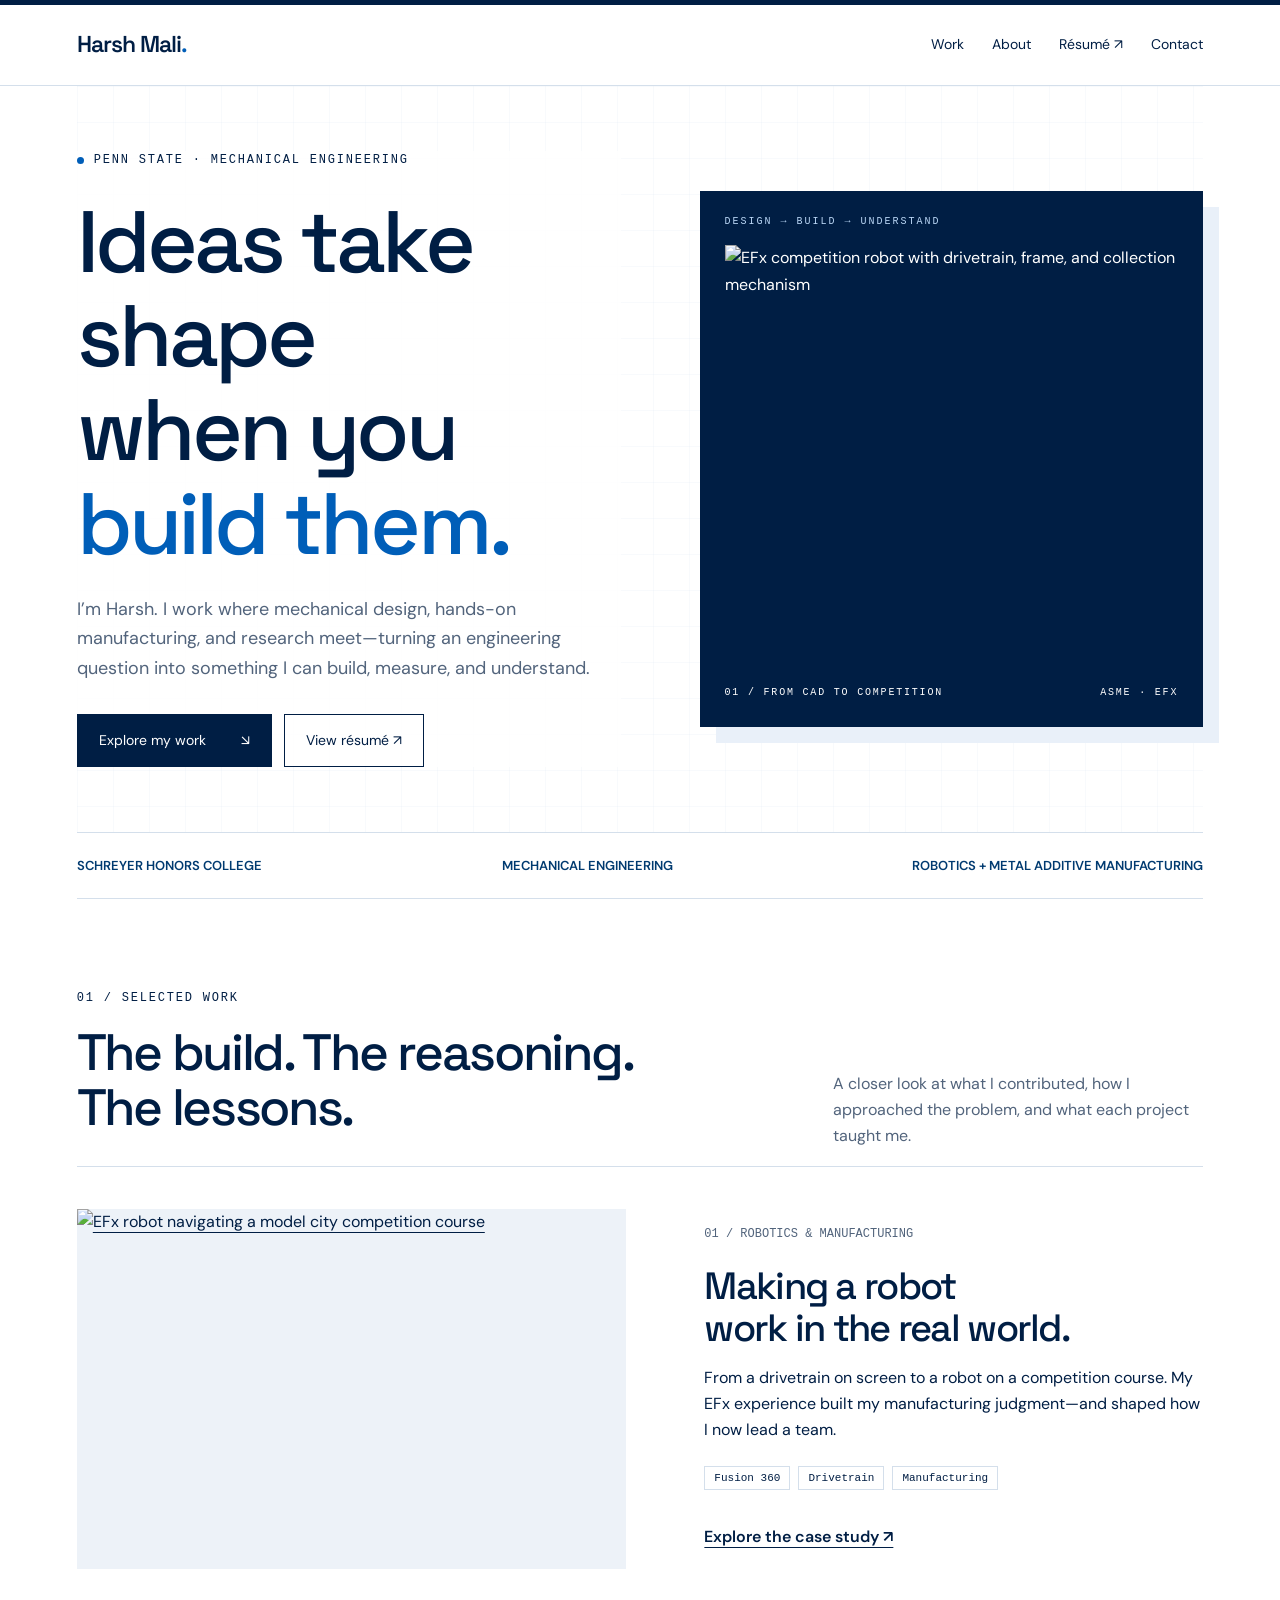
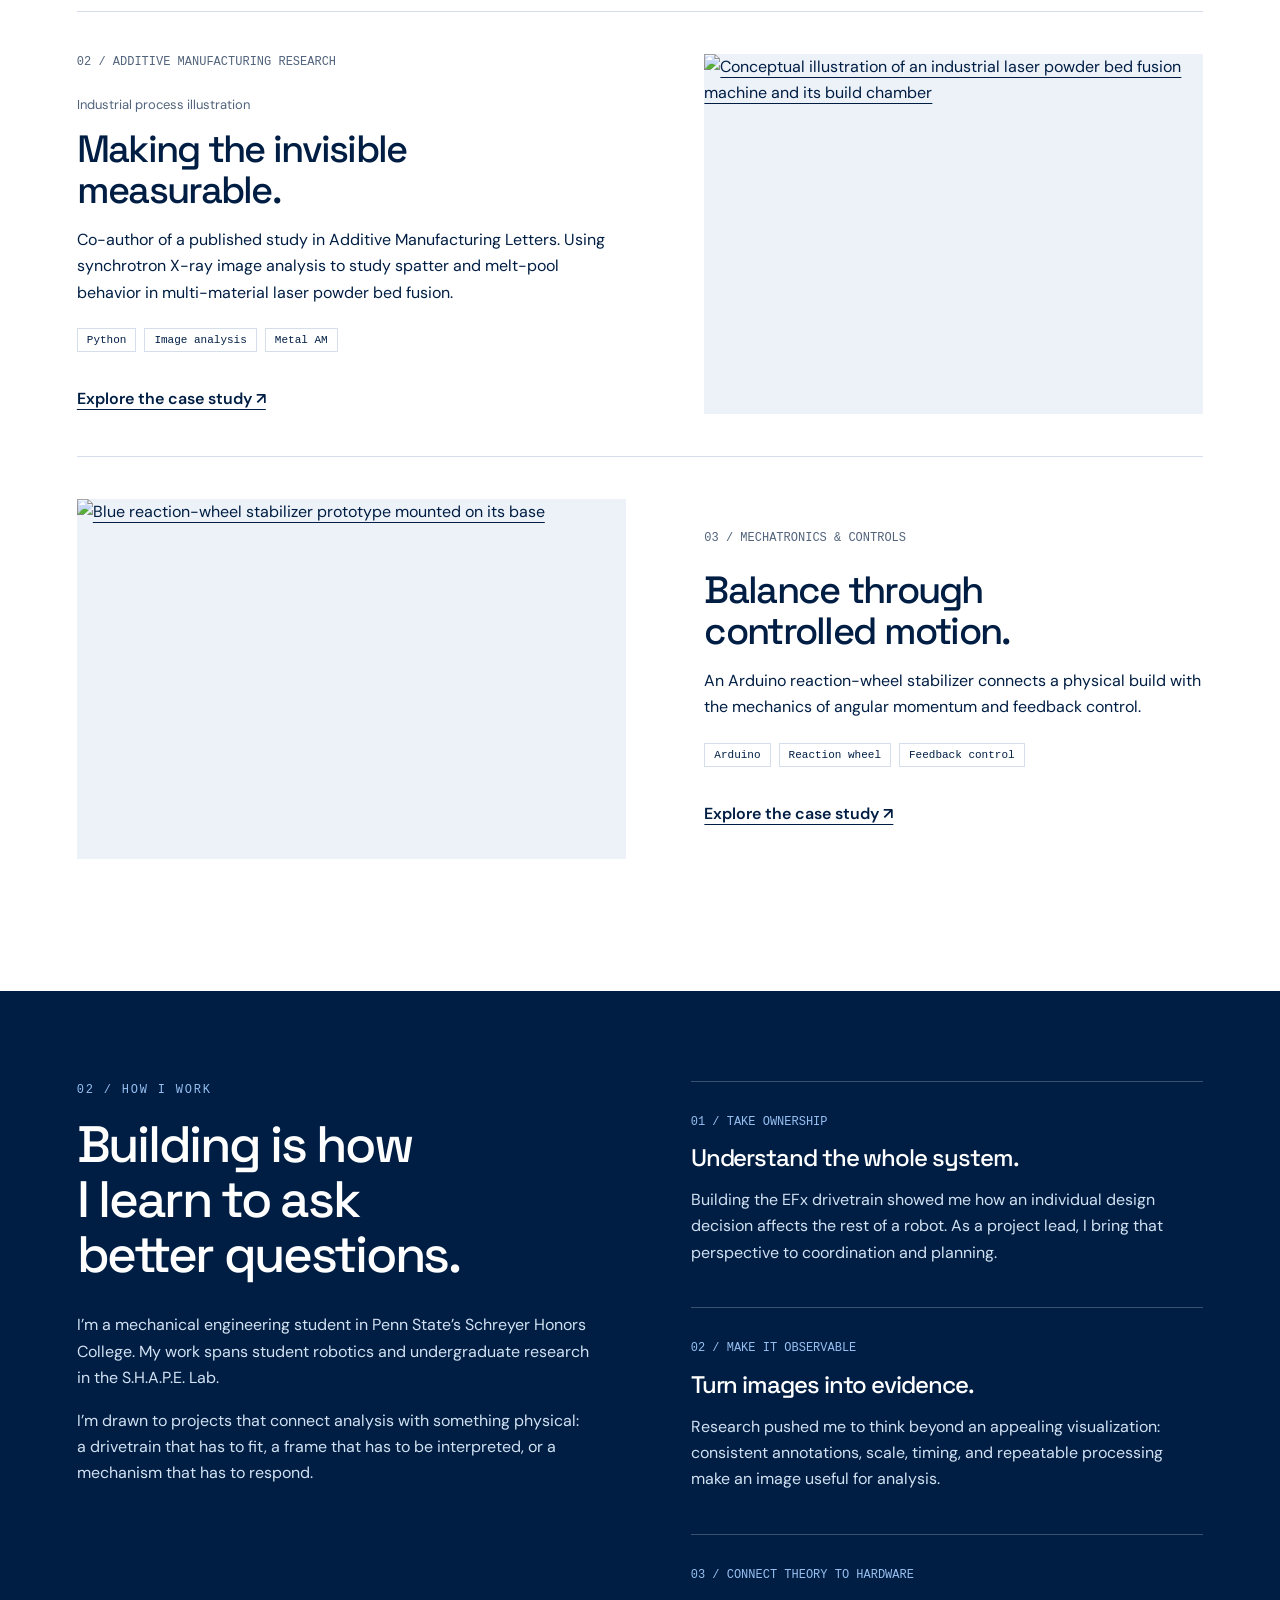
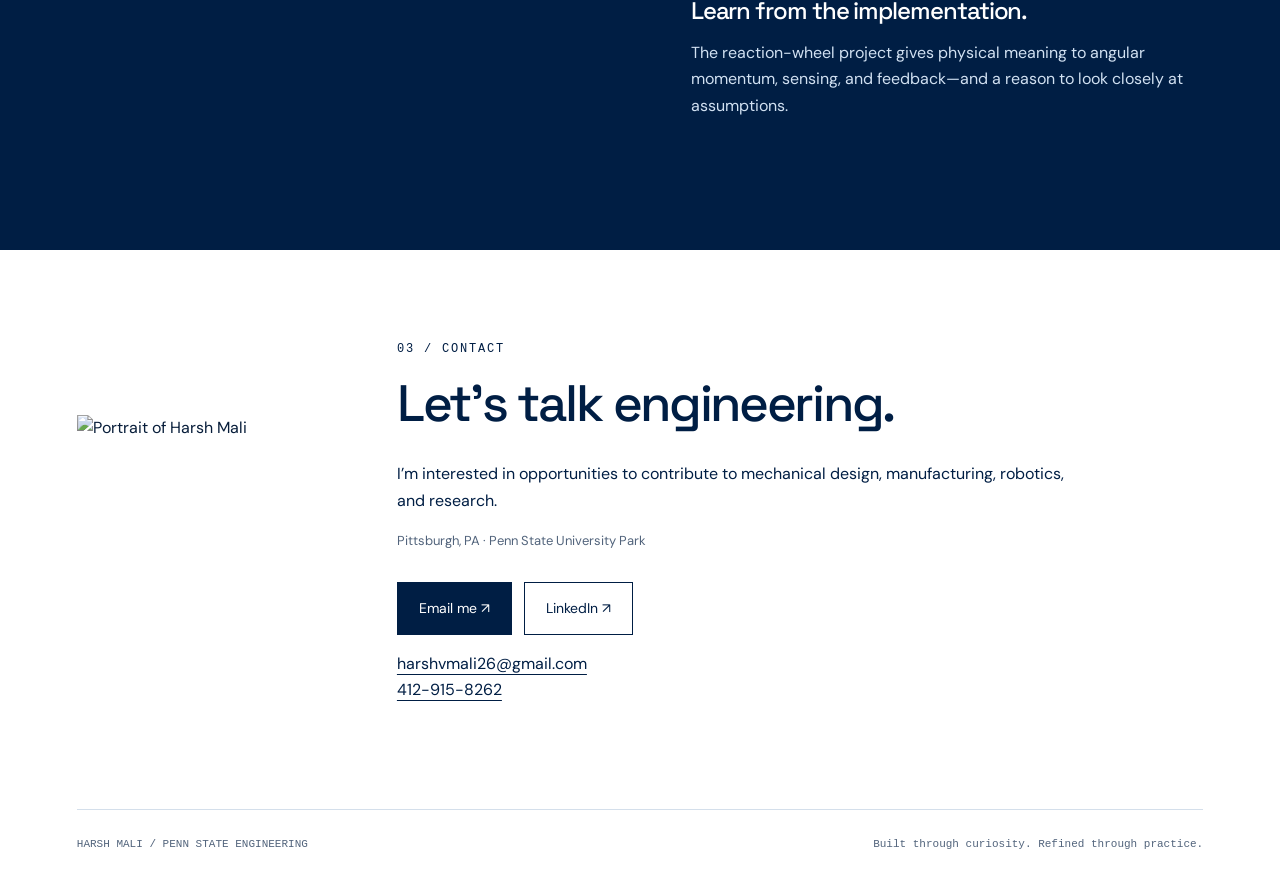
==== index.html @ 294d9cc9 "Add files via upload" ====
<!doctype html><html lang="en"><head><meta charset="utf-8"><meta name="viewport" content="width=device-width,initial-scale=1"><meta name="description" content="Harsh Mali — mechanical engineering, robotics, additive manufacturing research, and hands-on project work at Penn State."><title>Mechanical Engineering Portfolio | Harsh Mali</title><link rel="stylesheet" href="style.css"></head><body><a class="skip" href="#main">Skip to content</a><nav><a class="brand" href="index.html">Harsh Mali<span style="color:#005eb8">.</span></a><div class="links"><a href="index.html#work">Work</a><a href="index.html#about">About</a><a href="resume.html">Résumé ↗</a><a href="index.html#contact">Contact</a></div></nav><main id="main"><div class="wrap"><section class="hero"><div><div class="eyebrow"><span class="dot"></span>Penn State · Mechanical Engineering</div><h1>Ideas take shape<br>when you<br><span style="color:#005eb8">build them.</span></h1><p>I’m Harsh. I work where mechanical design, hands-on manufacturing, and research meet—turning an engineering question into something I can build, measure, and understand.</p><div class="actions"><a class="button" href="#work">Explore my work <span>↘</span></a><a class="button light" href="resume.html">View résumé ↗</a></div></div><div class="hero-visual"><img src="assets/project-2.png" alt="EFx competition robot with drivetrain, frame, and collection mechanism"><div class="meta"><span>01 / From CAD to competition</span><span>ASME · EFx</span></div></div></section><div class="strip"><span>SCHREYER HONORS COLLEGE</span><span>MECHANICAL ENGINEERING</span><span>ROBOTICS + METAL ADDITIVE MANUFACTURING</span></div><section id="work" class="section"><div class="section-head"><div><div class="meta">01 / Selected work</div><h2>The build. The reasoning.<br>The lessons.</h2></div><p>A closer look at what I contributed, how I approached the problem, and what each project taught me.</p></div><article class="project"><a class="project-image" href="efx.html"><img src="assets/competition.png" alt="EFx robot navigating a model city competition course" loading="lazy" style=""></a><div><div class="number">01 / ROBOTICS & MANUFACTURING</div><h3>Making a robot<br>work in the real world.</h3><p>From a drivetrain on screen to a robot on a competition course. My EFx experience built my manufacturing judgment—and shaped how I now lead a team.</p><div class="tags"><span>Fusion 360</span><span>Drivetrain</span><span>Manufacturing</span></div><a class="text-link" href="efx.html">Explore the case study ↗</a></div></article><article class="project"><a class="project-image" href="research.html"><img src="assets/lpbf-machine-illustration.png" alt="Conceptual illustration of an industrial laser powder bed fusion machine and its build chamber" loading="lazy" style="object-fit:cover"></a><div><div class="number">02 / ADDITIVE MANUFACTURING RESEARCH</div><p class="notice">Industrial process illustration</p><h3>Making the invisible<br>measurable.</h3><p>Co-author of a published study in Additive Manufacturing Letters. Using synchrotron X-ray image analysis to study spatter and melt-pool behavior in multi-material laser powder bed fusion.</p><div class="tags"><span>Python</span><span>Image analysis</span><span>Metal AM</span></div><a class="text-link" href="research.html">Explore the case study ↗</a></div></article><article class="project"><a class="project-image" href="reaction-wheel.html"><img src="assets/project-9.jpg" alt="Blue reaction-wheel stabilizer prototype mounted on its base" loading="lazy" style="object-fit:contain"></a><div><div class="number">03 / MECHATRONICS & CONTROLS</div><h3>Balance through<br>controlled motion.</h3><p>An Arduino reaction-wheel stabilizer connects a physical build with the mechanics of angular momentum and feedback control.</p><div class="tags"><span>Arduino</span><span>Reaction wheel</span><span>Feedback control</span></div><a class="text-link" href="reaction-wheel.html">Explore the case study ↗</a></div></article></section></div><section class="dark section" id="about"><div class="wrap split"><div><div class="meta">02 / How I work</div><h2>Building is how<br>I learn to ask<br>better questions.</h2><p>I’m a mechanical engineering student in Penn State’s Schreyer Honors College. My work spans student robotics and undergraduate research in the S.H.A.P.E. Lab.</p><p>I’m drawn to projects that connect analysis with something physical: a drivetrain that has to fit, a frame that has to be interpreted, or a mechanism that has to respond.</p></div><div><article class="principle"><span>01 / TAKE OWNERSHIP</span><h3>Understand the whole system.</h3><p>Building the EFx drivetrain showed me how an individual design decision affects the rest of a robot. As a project lead, I bring that perspective to coordination and planning.</p></article><article class="principle"><span>02 / MAKE IT OBSERVABLE</span><h3>Turn images into evidence.</h3><p>Research pushed me to think beyond an appealing visualization: consistent annotations, scale, timing, and repeatable processing make an image useful for analysis.</p></article><article class="principle"><span>03 / CONNECT THEORY TO HARDWARE</span><h3>Learn from the implementation.</h3><p>The reaction-wheel project gives physical meaning to angular momentum, sensing, and feedback—and a reason to look closely at assumptions.</p></article></div></div></section><div class="wrap"><section class="section contact" id="contact"><img src="assets/portrait.png" alt="Portrait of Harsh Mali"><div><div class="meta">03 / Contact</div><h2>Let’s talk engineering.</h2><p>I’m interested in opportunities to contribute to mechanical design, manufacturing, robotics, and research.</p><p class="notice">Pittsburgh, PA · Penn State University Park</p><div class="actions"><a class="button" href="mailto:harshvmali26@gmail.com">Email me ↗</a><a class="button light" href="https://www.linkedin.com/in/harshmali" target="_blank" rel="noopener noreferrer">LinkedIn ↗</a></div><p><a href="mailto:harshvmali26@gmail.com">harshvmali26@gmail.com</a><br><a href="tel:+14129158262">412-915-8262</a></p></div></section></div></main><div class="wrap"><footer><span>HARSH MALI / PENN STATE ENGINEERING</span><span>Built through curiosity. Refined through practice.</span></footer></div><dialog id="lightbox"><button type="button" onclick="this.closest('dialog').close()">Close ×</button><img alt=""></dialog><script src="site.js"></script></body></html>
---- style.css ----
@import url('https://fonts.googleapis.com/css2?family=DM+Sans:wght@400;500;600;700&family=Space+Grotesk:wght@400;500;600;700&display=swap');
:root{--ink:#001e44;--muted:#52647c;--paper:#ffffff;--line:#d4dfeb;--green:#96bff0;--dark:#001e44}*{box-sizing:border-box}html{scroll-behavior:smooth;scroll-padding-top:95px}body{margin:0;background:var(--paper);color:var(--ink);font-family:'DM Sans',Arial,sans-serif;line-height:1.65}a{color:inherit;text-underline-offset:5px}button{font:inherit;cursor:pointer}h1,h2,h3{font-family:'Space Grotesk',Arial,sans-serif;line-height:1.08;font-weight:500;letter-spacing:-.045em}h1{font-size:clamp(48px,6.8vw,100px);margin:24px 0}h2{font-size:clamp(36px,4vw,60px);margin:16px 0 30px}h3{font-size:27px;margin:0 0 16px}p{max-width:690px}nav{height:86px;display:flex;align-items:center;justify-content:space-between;gap:20px;border-bottom:1px solid var(--line);padding:0 6%;background:var(--paper);position:sticky;top:0;z-index:10}nav a{text-decoration:none;font-size:14px}nav .brand{font-family:'Space Grotesk',sans-serif;font-size:23px;font-weight:600;letter-spacing:-1px}nav .links{display:flex;gap:28px;align-items:center}.wrap{max-width:1440px;margin:auto;padding:0 6%}.eyebrow,.meta{font-family:monospace;font-size:12px;text-transform:uppercase;letter-spacing:1.8px}.eyebrow{display:flex;align-items:center;gap:10px}.dot{width:7px;height:7px;background:#005eb8;border-radius:50%;display:inline-block}.hero{display:grid;grid-template-columns:1.08fr 1fr;gap:7%;align-items:center;min-height:720px;padding-top:65px;padding-bottom:65px}.hero p{font-size:18px;color:var(--muted);max-width:550px}.hero-visual{position:relative;background:var(--dark);padding:25px;color:white;transform:rotate(1deg)}.hero-visual img{width:100%;aspect-ratio:1.06;object-fit:cover;display:block;filter:saturate(.8)}.hero-visual .meta{display:flex;justify-content:space-between;padding:12px 0 0;font-size:10px}.hero-visual:before{content:'DESIGN → BUILD → UNDERSTAND';display:block;font:10px monospace;letter-spacing:2px;padding-bottom:18px;color:var(--green)}.button{display:inline-flex;align-items:center;gap:35px;padding:14px 21px;background:var(--ink);color:white;text-decoration:none;font-size:14px;border:1px solid var(--ink)}.button.light{background:transparent;color:var(--ink)}.actions{display:flex;flex-wrap:wrap;gap:12px;margin-top:30px}.strip{display:flex;justify-content:space-between;border-top:1px solid var(--line);border-bottom:1px solid var(--line);padding:22px 0;gap:20px;font-size:13px}.section{padding:90px 0}.section-head{display:flex;justify-content:space-between;align-items:end;gap:40px}.section-head p{max-width:370px;color:var(--muted)}.project{display:grid;grid-template-columns:1.1fr 1fr;border-top:1px solid var(--line);padding:42px 0;gap:7%;align-items:center}.project:nth-of-type(even) .project-image{order:2}.project-image{overflow:hidden;background:#edf2f8;position:relative}.project-image img{width:100%;height:360px;object-fit:cover;display:block;transition:transform .5s}.project-image:hover img{transform:scale(1.025)}.project .number{color:var(--muted);font:12px monospace;margin-bottom:25px}.project h3{font-size:38px}.tags{display:flex;flex-wrap:wrap;gap:8px;margin:22px 0}.tags span{font:11px monospace;border:1px solid var(--line);padding:5px 9px}.text-link{display:inline-block;margin-top:12px;font-weight:600}.dark{background:var(--dark);color:var(--paper)}.dark p{color:#d1e1f2}.dark .meta{color:var(--green)}.split{display:grid;grid-template-columns:1fr 1fr;gap:9%}.principle{border-top:1px solid #37516f;padding:25px 0}.principle span{color:var(--green);font:12px monospace}.principle h3{font-size:24px;margin:12px 0}.contact{display:grid;grid-template-columns:230px 1fr;gap:8%;align-items:center}.contact img{width:100%;aspect-ratio:1;object-fit:cover;filter:saturate(.75)}footer{display:flex;justify-content:space-between;border-top:1px solid var(--line);padding:28px 0;font:11px monospace;color:var(--muted)}.case-hero{padding:65px 0 35px}.case-hero h1{max-width:1000px}.lede{font-size:21px;color:var(--muted);max-width:800px}.facts{display:grid;grid-template-columns:repeat(3,1fr);border-block:1px solid var(--line);margin-top:40px;padding:23px 0;gap:20px}.facts p{margin:8px 0 0}.wide-image{margin:35px 0}.wide-image img{width:100%;max-height:650px;object-fit:cover;background:#edf2f8}.caption{font:12px/1.6 monospace;color:var(--muted);padding-top:10px}.content-grid{display:grid;grid-template-columns:230px 1fr;gap:6%;padding:55px 0;border-top:1px solid var(--line)}.content-grid h2{font-size:35px;margin:0}.content-grid p:first-child{margin-top:0}.body-copy{max-width:840px}.body-copy p{max-width:840px}.gallery{display:grid;grid-template-columns:1fr 1fr;gap:22px}.gallery img{width:100%;height:300px;object-fit:contain;background:#edf2f8}.gallery figure{margin:0}.callout{padding:25px;background:#edf4fc;border-left:3px solid #005eb8;margin:24px 0}.flow{display:grid;grid-template-columns:repeat(4,1fr);gap:10px;margin:30px 0}.flow div{background:var(--dark);color:white;padding:20px 14px}.flow small{color:var(--green);font:11px monospace;display:block;margin-bottom:12px}.flow strong{display:block;font-size:16px}.flow p{font-size:12px;color:#d1e1f2;margin:8px 0 0}.downloads{display:grid;gap:0;margin:25px 0}.downloads a{display:flex;justify-content:space-between;gap:15px;padding:20px 0;border-top:1px solid var(--line);text-decoration:none}.downloads a:hover{color:#005eb8}.notice{font-size:13px;color:var(--muted)}.science img{image-rendering:auto;height:auto;min-height:140px}.timeline{border-left:1px solid var(--line);padding-left:24px}.timeline article{padding-bottom:25px}.timeline .meta{color:#005eb8}.resume{max-width:900px}.resume h3{margin-top:34px}.viewer{border:0;padding:0;background:none;width:100%;text-align:left}.viewer:hover{cursor:zoom-in}dialog{border:none;padding:25px;max-width:94vw;background:var(--paper)}dialog::backdrop{background:#06151edb}dialog img{display:block;max-width:85vw;max-height:80vh;object-fit:contain}dialog button{float:right;margin-bottom:12px;border:1px solid var(--line);background:white;padding:8px 18px}.skip{position:absolute;left:-9999px}.skip:focus{left:10px;top:10px;z-index:100;background:white}a:focus-visible,button:focus-visible{outline:3px solid #005eb8;outline-offset:5px}@media(max-width:800px){nav{padding:0 5%;height:75px}.links{gap:14px!important}.links a{font-size:12px}nav .brand{font-size:19px}.wrap{padding-left:6%;padding-right:6%}.hero{grid-template-columns:1fr;padding-top:45px;gap:40px;min-height:0}.hero-visual{transform:none}.hero-visual img{aspect-ratio:1.3}.strip{flex-wrap:wrap}.section{padding:60px 0}.section-head{display:block}.project,.split{grid-template-columns:1fr;gap:28px}.project:nth-of-type(even) .project-image{order:0}.project-image img{height:290px}.contact{grid-template-columns:100px 1fr;gap:25px}.contact h2{font-size:32px}.contact .actions{grid-column:1/-1}.content-grid{grid-template-columns:1fr;gap:22px}.facts{grid-template-columns:1fr}.gallery{grid-template-columns:1fr}.flow{grid-template-columns:1fr 1fr}.case-hero{padding-top:40px}footer{gap:20px}.contact img{align-self:start}}@media(prefers-reduced-motion:reduce){*{scroll-behavior:auto!important;transition:none!important}}
.video-pair{display:grid;gap:25px}.video-pair figure{margin:0}.video-pair video{display:block;width:100%;background:#001e44;min-height:190px}.case-hero .actions{margin-bottom:25px}@media(min-width:1000px){.video-pair video{min-height:220px}}
nav{border-top:5px solid #001e44}.hero-visual{box-shadow:16px 16px 0 #e9f0f9;transform:none}.hero-visual:before{color:#b9d6f5}.hero{background-image:linear-gradient(#dce6f233 1px,transparent 1px),linear-gradient(90deg,#dce6f233 1px,transparent 1px);background-size:36px 36px}.hero>div:first-child{background:#ffffffd9}.strip{color:#003a70;font-weight:600}.pub-card{background:#001e44;color:#fff;padding:32px}.pub-card a{color:#fff}.pub-card .meta{color:#a8cdf4}.pub-card .notice{color:#d1e1f2}.resource-grid{display:grid;grid-template-columns:repeat(3,1fr);gap:20px;margin:30px 0}.resource-card{border:1px solid var(--line);padding:28px;background:#f5f8fc}.resource-card h3{margin:18px 0;font-size:25px}.doc-diagram{width:100%;height:auto;border:1px solid var(--line);background:#fff}.doc-section{padding:48px 0;border-top:1px solid var(--line)}.doc-section h2{font-size:38px}.table-wrap{overflow-x:auto}table{width:100%;border-collapse:collapse;font-size:14px}th,td{padding:16px;text-align:left;vertical-align:top;border-bottom:1px solid var(--line)}th{background:#edf3fa;color:#001e44}td:first-child{font-weight:600}canvas{width:100%;height:440px;display:block;touch-action:none;background:#edf3fa}.cad-toolbar{display:flex;gap:12px;flex-wrap:wrap;padding:15px;background:#edf3fa}.cad-toolbar button{background:#fff;border:1px solid #bacce0;padding:7px 18px}.doc-section .notice{max-width:900px}.paper-title{font-size:25px;line-height:1.3;letter-spacing:-.025em}.video-error{background:#edf4fc;padding:14px}.video-error[hidden]{display:none}.resource-card a{display:inline-block;margin-top:12px}@media(max-width:800px){.resource-grid{grid-template-columns:1fr}.pub-card{padding:24px}canvas{height:330px}.hero-visual{box-shadow:8px 8px 0 #e9f0f9}}
.code-context{border-left:3px solid #005eb8;padding:12px 18px;background:#f0f5fc}.code-note{margin:30px 0 38px;border:1px solid #cfdaea;background:#f6f9fd}.code-note-heading{padding:24px 25px 6px}.code-note h4{font-family:'Space Grotesk',Arial,sans-serif;font-size:24px;line-height:1.25;letter-spacing:-.025em;margin:10px 0}.code-note-heading p{font-size:15px;color:#52647c}.code-note pre{margin:16px 0 0;padding:25px;background:#001e44;color:#e1efff;overflow-x:auto;font:13px/1.85 ui-monospace,SFMono-Regular,Consolas,monospace;tab-size:4}.code-note pre:focus-visible{outline:3px solid #005eb8;outline-offset:3px}.code-reason{padding:22px 25px}.code-reason strong{font-size:13px;text-transform:uppercase;letter-spacing:1px;color:#005eb8}.code-reason p{font-size:15px;margin:8px 0 0}@media(max-width:600px){.code-note-heading,.code-reason{padding-left:18px;padding-right:18px}.code-note pre{padding:20px 18px;font-size:12px}.code-note h4{font-size:22px}}
.body-copy{min-width:0}.code-note{max-width:100%;min-width:0}.code-note pre{max-width:100%}
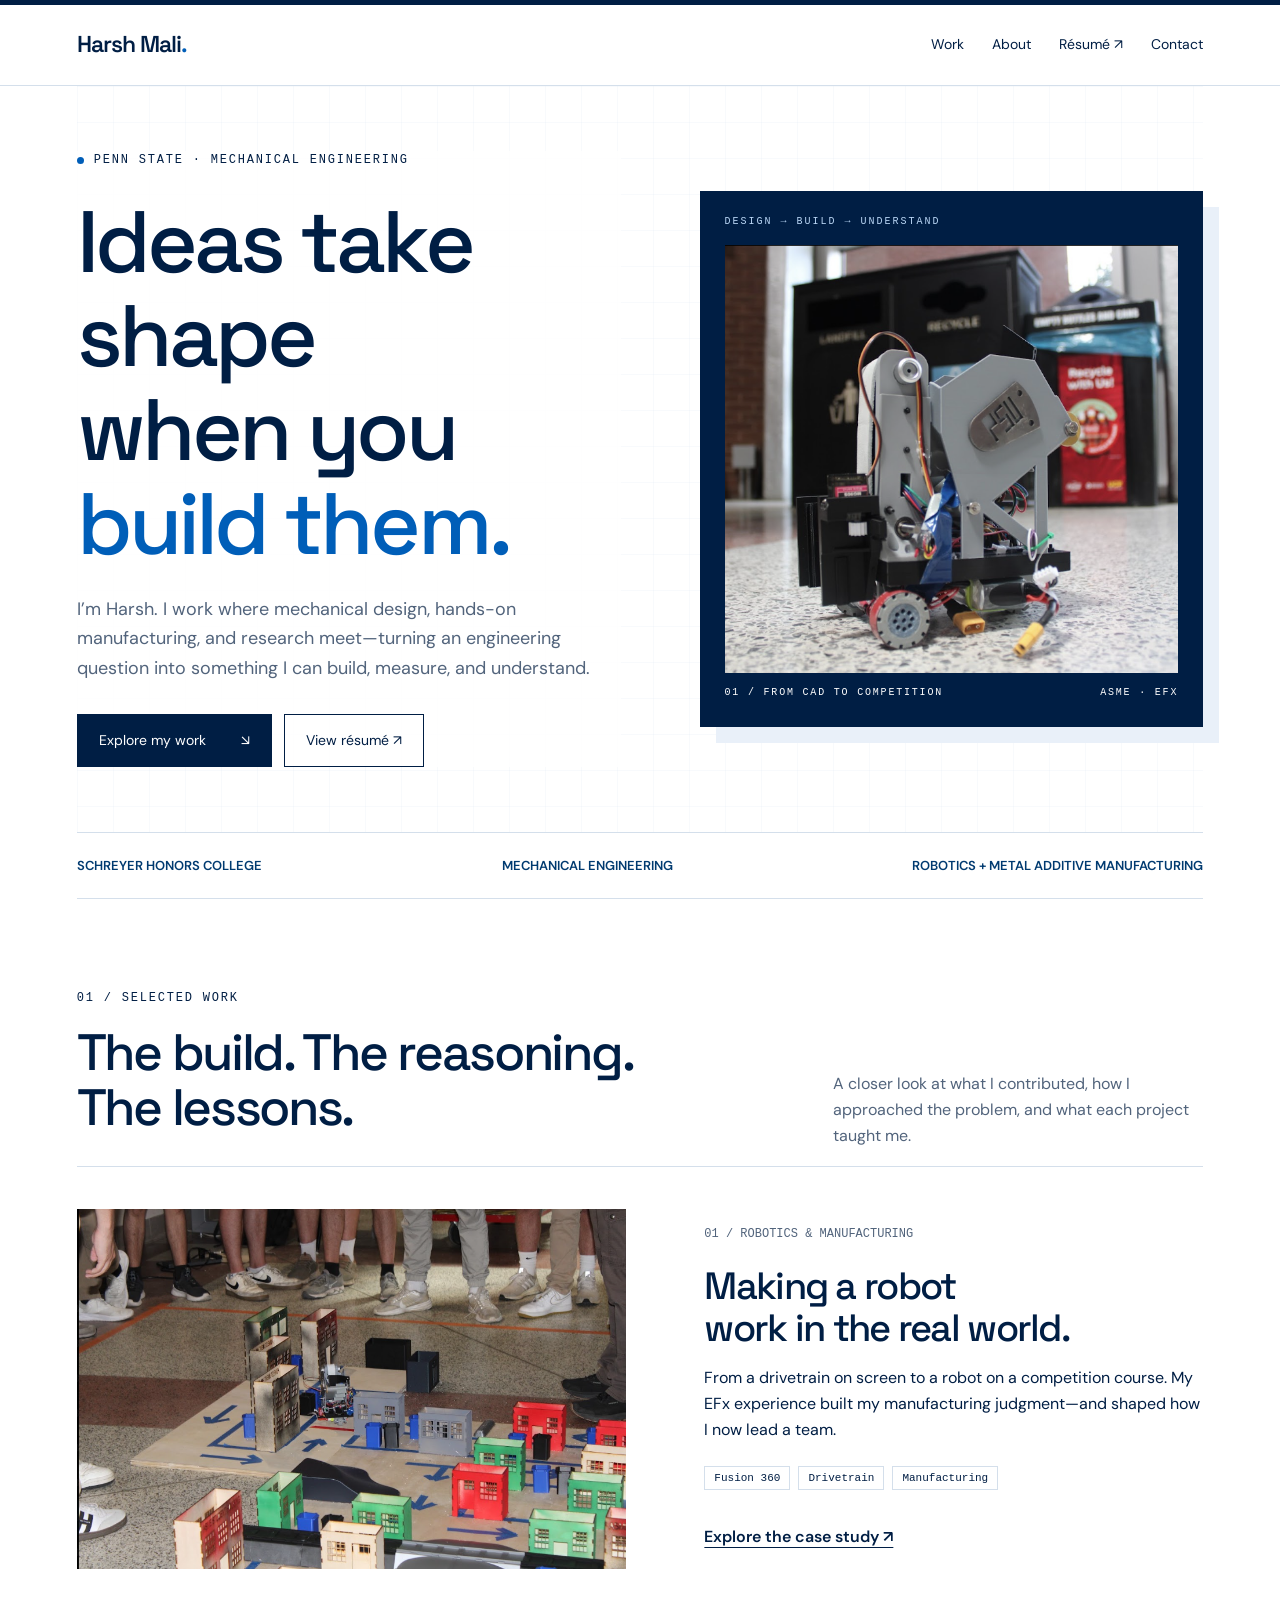
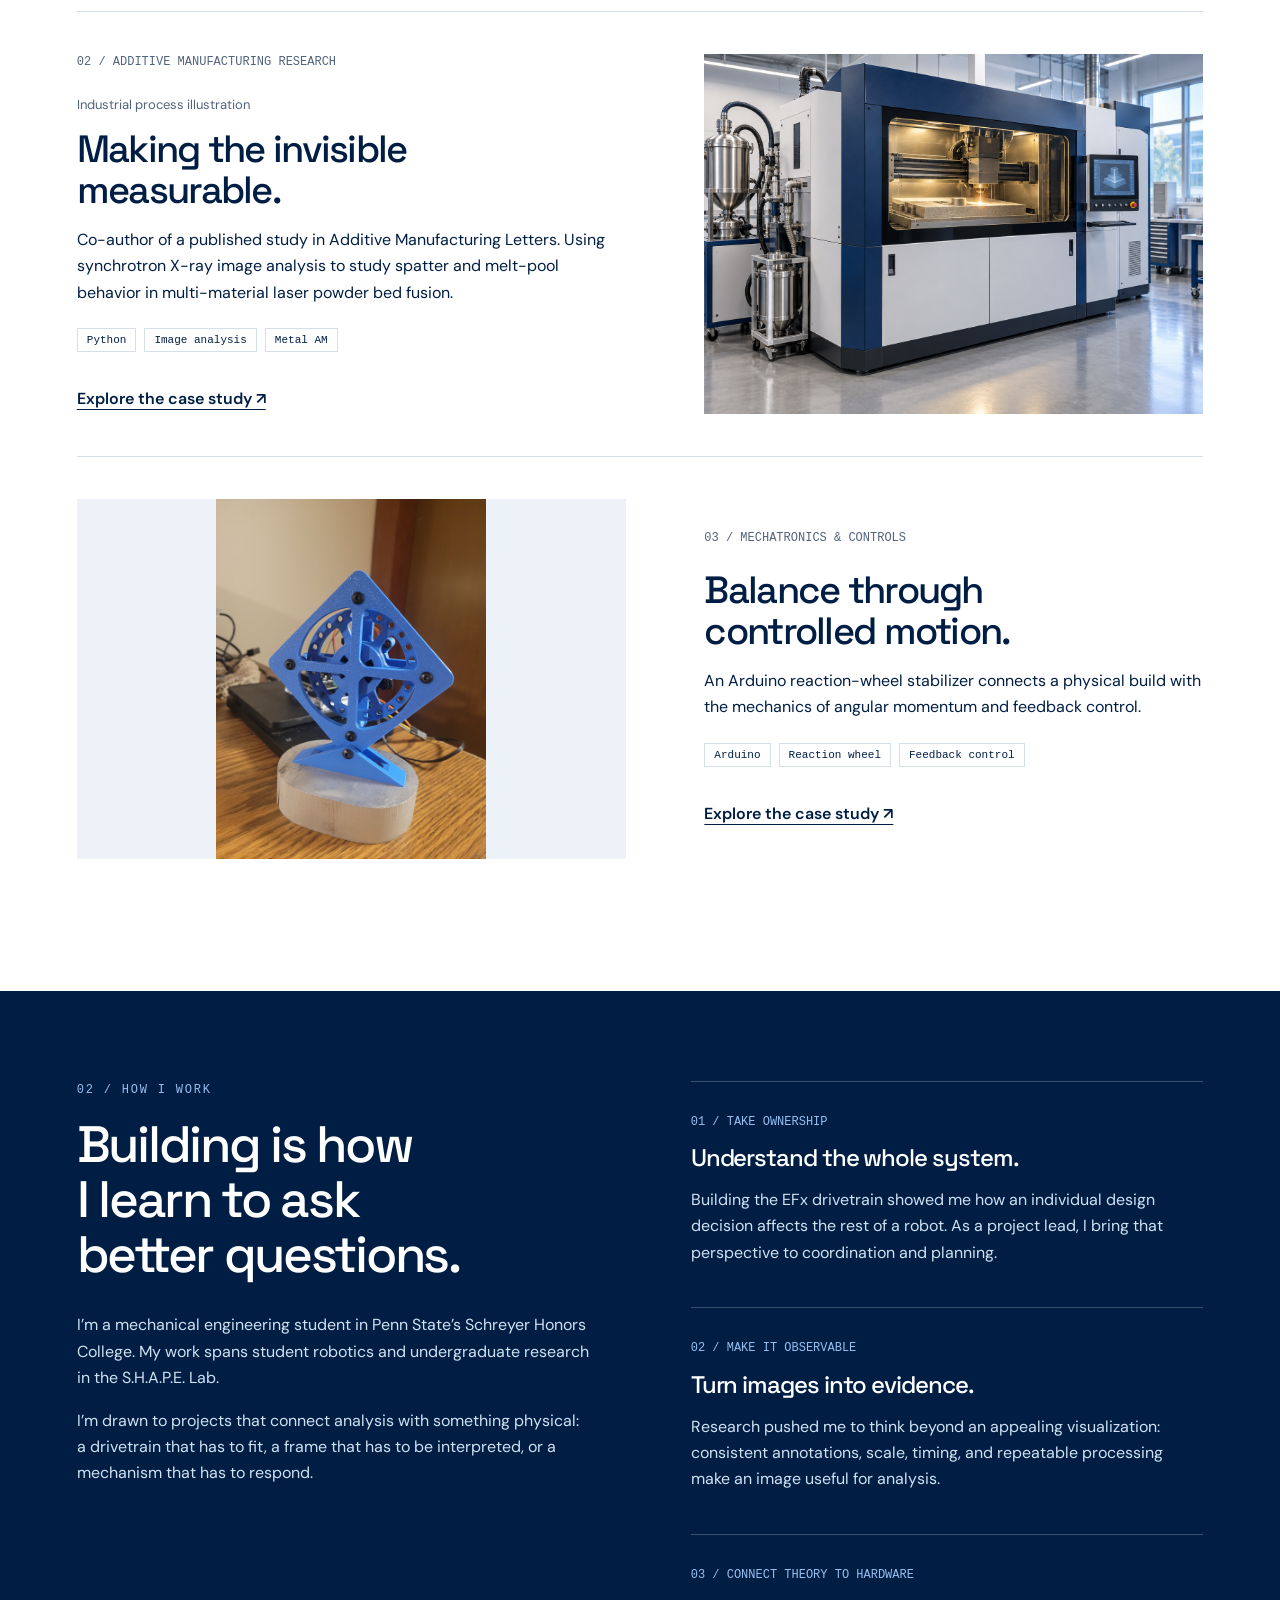
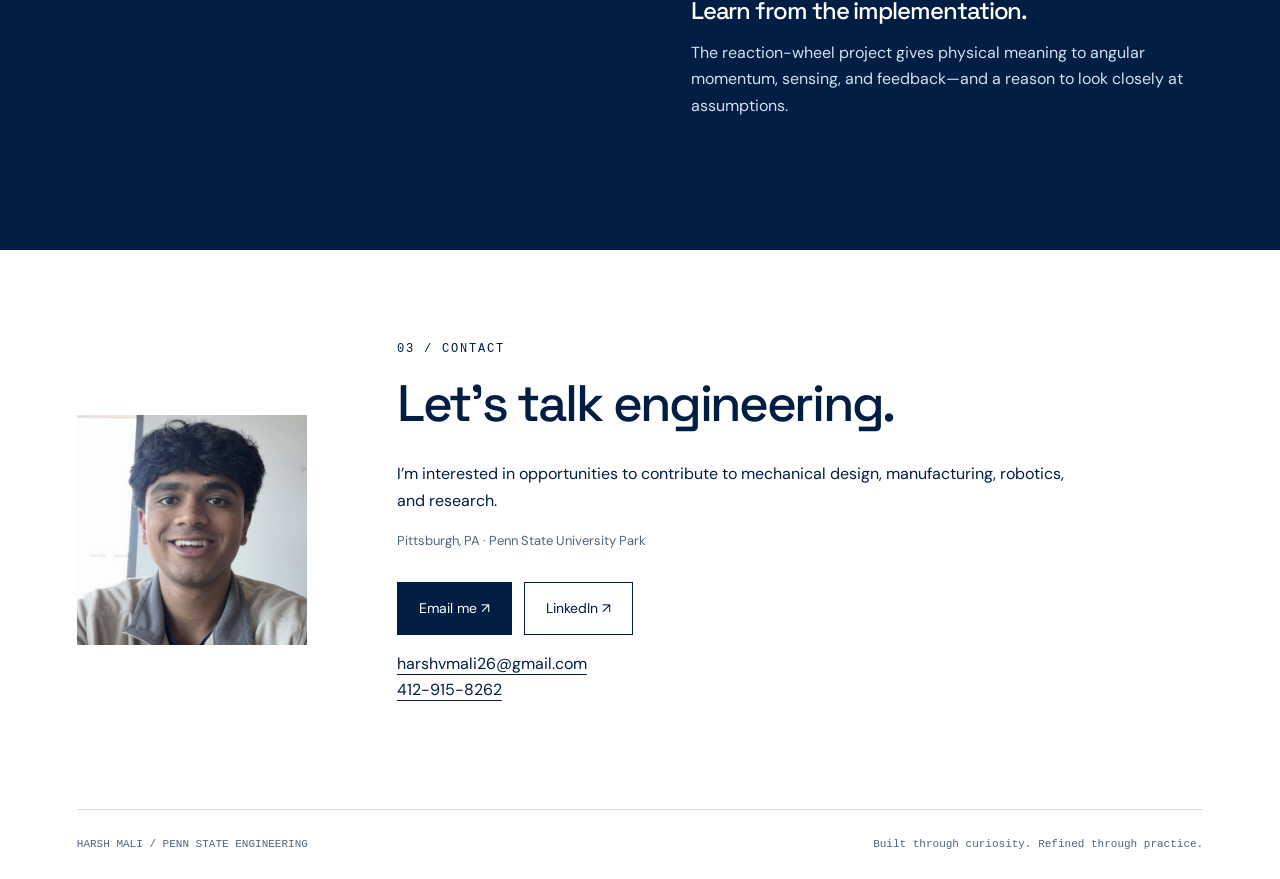
==== commit e25ba5f3: "Add files via upload" ====
--- a/index.html
+++ b/index.html
@@ -1 +1 @@
-<!doctype html><html lang="en"><head><meta charset="utf-8"><meta name="viewport" content="width=device-width,initial-scale=1"><meta name="description" content="Harsh Mali — mechanical engineering, robotics, additive manufacturing research, and hands-on project work at Penn State."><title>Mechanical Engineering Portfolio | Harsh Mali</title><link rel="stylesheet" href="style.css"></head><body><a class="skip" href="#main">Skip to content</a><nav><a class="brand" href="index.html">Harsh Mali<span style="color:#005eb8">.</span></a><div class="links"><a href="index.html#work">Work</a><a href="index.html#about">About</a><a href="resume.html">Résumé ↗</a><a href="index.html#contact">Contact</a></div></nav><main id="main"><div class="wrap"><section class="hero"><div><div class="eyebrow"><span class="dot"></span>Penn State · Mechanical Engineering</div><h1>Ideas take shape<br>when you<br><span style="color:#005eb8">build them.</span></h1><p>I’m Harsh. I work where mechanical design, hands-on manufacturing, and research meet—turning an engineering question into something I can build, measure, and understand.</p><div class="actions"><a class="button" href="#work">Explore my work <span>↘</span></a><a class="button light" href="resume.html">View résumé ↗</a></div></div><div class="hero-visual"><img src="assets/project-2.png" alt="EFx competition robot with drivetrain, frame, and collection mechanism"><div class="meta"><span>01 / From CAD to competition</span><span>ASME · EFx</span></div></div></section><div class="strip"><span>SCHREYER HONORS COLLEGE</span><span>MECHANICAL ENGINEERING</span><span>ROBOTICS + METAL ADDITIVE MANUFACTURING</span></div><section id="work" class="section"><div class="section-head"><div><div class="meta">01 / Selected work</div><h2>The build. The reasoning.<br>The lessons.</h2></div><p>A closer look at what I contributed, how I approached the problem, and what each project taught me.</p></div><article class="project"><a class="project-image" href="efx.html"><img src="assets/competition.png" alt="EFx robot navigating a model city competition course" loading="lazy" style=""></a><div><div class="number">01 / ROBOTICS & MANUFACTURING</div><h3>Making a robot<br>work in the real world.</h3><p>From a drivetrain on screen to a robot on a competition course. My EFx experience built my manufacturing judgment—and shaped how I now lead a team.</p><div class="tags"><span>Fusion 360</span><span>Drivetrain</span><span>Manufacturing</span></div><a class="text-link" href="efx.html">Explore the case study ↗</a></div></article><article class="project"><a class="project-image" href="research.html"><img src="assets/lpbf-machine-illustration.png" alt="Conceptual illustration of an industrial laser powder bed fusion machine and its build chamber" loading="lazy" style="object-fit:cover"></a><div><div class="number">02 / ADDITIVE MANUFACTURING RESEARCH</div><p class="notice">Industrial process illustration</p><h3>Making the invisible<br>measurable.</h3><p>Co-author of a published study in Additive Manufacturing Letters. Using synchrotron X-ray image analysis to study spatter and melt-pool behavior in multi-material laser powder bed fusion.</p><div class="tags"><span>Python</span><span>Image analysis</span><span>Metal AM</span></div><a class="text-link" href="research.html">Explore the case study ↗</a></div></article><article class="project"><a class="project-image" href="reaction-wheel.html"><img src="assets/project-9.jpg" alt="Blue reaction-wheel stabilizer prototype mounted on its base" loading="lazy" style="object-fit:contain"></a><div><div class="number">03 / MECHATRONICS & CONTROLS</div><h3>Balance through<br>controlled motion.</h3><p>An Arduino reaction-wheel stabilizer connects a physical build with the mechanics of angular momentum and feedback control.</p><div class="tags"><span>Arduino</span><span>Reaction wheel</span><span>Feedback control</span></div><a class="text-link" href="reaction-wheel.html">Explore the case study ↗</a></div></article></section></div><section class="dark section" id="about"><div class="wrap split"><div><div class="meta">02 / How I work</div><h2>Building is how<br>I learn to ask<br>better questions.</h2><p>I’m a mechanical engineering student in Penn State’s Schreyer Honors College. My work spans student robotics and undergraduate research in the S.H.A.P.E. Lab.</p><p>I’m drawn to projects that connect analysis with something physical: a drivetrain that has to fit, a frame that has to be interpreted, or a mechanism that has to respond.</p></div><div><article class="principle"><span>01 / TAKE OWNERSHIP</span><h3>Understand the whole system.</h3><p>Building the EFx drivetrain showed me how an individual design decision affects the rest of a robot. As a project lead, I bring that perspective to coordination and planning.</p></article><article class="principle"><span>02 / MAKE IT OBSERVABLE</span><h3>Turn images into evidence.</h3><p>Research pushed me to think beyond an appealing visualization: consistent annotations, scale, timing, and repeatable processing make an image useful for analysis.</p></article><article class="principle"><span>03 / CONNECT THEORY TO HARDWARE</span><h3>Learn from the implementation.</h3><p>The reaction-wheel project gives physical meaning to angular momentum, sensing, and feedback—and a reason to look closely at assumptions.</p></article></div></div></section><div class="wrap"><section class="section contact" id="contact"><img src="assets/portrait.png" alt="Portrait of Harsh Mali"><div><div class="meta">03 / Contact</div><h2>Let’s talk engineering.</h2><p>I’m interested in opportunities to contribute to mechanical design, manufacturing, robotics, and research.</p><p class="notice">Pittsburgh, PA · Penn State University Park</p><div class="actions"><a class="button" href="mailto:harshvmali26@gmail.com">Email me ↗</a><a class="button light" href="https://www.linkedin.com/in/harshmali" target="_blank" rel="noopener noreferrer">LinkedIn ↗</a></div><p><a href="mailto:harshvmali26@gmail.com">harshvmali26@gmail.com</a><br><a href="tel:+14129158262">412-915-8262</a></p></div></section></div></main><div class="wrap"><footer><span>HARSH MALI / PENN STATE ENGINEERING</span><span>Built through curiosity. Refined through practice.</span></footer></div><dialog id="lightbox"><button type="button" onclick="this.closest('dialog').close()">Close ×</button><img alt=""></dialog><script src="site.js"></script></body></html>+<!doctype html><html lang="en"><head><meta charset="utf-8"><meta name="viewport" content="width=device-width,initial-scale=1"><meta name="description" content="Harsh Mali — mechanical engineering, robotics, additive manufacturing research, and hands-on project work at Penn State."><title>Mechanical Engineering Portfolio | Harsh Mali</title><link rel="stylesheet" href="style.css"></head><body><a class="skip" href="#main">Skip to content</a><nav><a class="brand" href="index.html">Harsh Mali<span style="color:#005eb8">.</span></a><div class="links"><a href="index.html#work">Work</a><a href="index.html#about">About</a><a href="resume.html">Résumé ↗</a><a href="index.html#contact">Contact</a></div></nav><main id="main"><div class="wrap"><section class="hero"><div><div class="eyebrow"><span class="dot"></span>Penn State · Mechanical Engineering</div><h1>Ideas take shape<br>when you<br><span style="color:#005eb8">build them.</span></h1><p>I’m Harsh. I work where mechanical design, hands-on manufacturing, and research meet—turning an engineering question into something I can build, measure, and understand.</p><div class="actions"><a class="button" href="#work">Explore my work <span>↘</span></a><a class="button light" href="resume.html">View résumé ↗</a></div></div><div class="hero-visual"><img src="project-2.png" alt="EFx competition robot with drivetrain, frame, and collection mechanism"><div class="meta"><span>01 / From CAD to competition</span><span>ASME · EFx</span></div></div></section><div class="strip"><span>SCHREYER HONORS COLLEGE</span><span>MECHANICAL ENGINEERING</span><span>ROBOTICS + METAL ADDITIVE MANUFACTURING</span></div><section id="work" class="section"><div class="section-head"><div><div class="meta">01 / Selected work</div><h2>The build. The reasoning.<br>The lessons.</h2></div><p>A closer look at what I contributed, how I approached the problem, and what each project taught me.</p></div><article class="project"><a class="project-image" href="efx.html"><img src="competition.png" alt="EFx robot navigating a model city competition course" loading="lazy" style=""></a><div><div class="number">01 / ROBOTICS & MANUFACTURING</div><h3>Making a robot<br>work in the real world.</h3><p>From a drivetrain on screen to a robot on a competition course. My EFx experience built my manufacturing judgment—and shaped how I now lead a team.</p><div class="tags"><span>Fusion 360</span><span>Drivetrain</span><span>Manufacturing</span></div><a class="text-link" href="efx.html">Explore the case study ↗</a></div></article><article class="project"><a class="project-image" href="research.html"><img src="lpbf-machine-illustration.png" alt="Conceptual illustration of an industrial laser powder bed fusion machine and its build chamber" loading="lazy" style="object-fit:cover"></a><div><div class="number">02 / ADDITIVE MANUFACTURING RESEARCH</div><p class="notice">Industrial process illustration</p><h3>Making the invisible<br>measurable.</h3><p>Co-author of a published study in Additive Manufacturing Letters. Using synchrotron X-ray image analysis to study spatter and melt-pool behavior in multi-material laser powder bed fusion.</p><div class="tags"><span>Python</span><span>Image analysis</span><span>Metal AM</span></div><a class="text-link" href="research.html">Explore the case study ↗</a></div></article><article class="project"><a class="project-image" href="reaction-wheel.html"><img src="project-9.jpg" alt="Blue reaction-wheel stabilizer prototype mounted on its base" loading="lazy" style="object-fit:contain"></a><div><div class="number">03 / MECHATRONICS & CONTROLS</div><h3>Balance through<br>controlled motion.</h3><p>An Arduino reaction-wheel stabilizer connects a physical build with the mechanics of angular momentum and feedback control.</p><div class="tags"><span>Arduino</span><span>Reaction wheel</span><span>Feedback control</span></div><a class="text-link" href="reaction-wheel.html">Explore the case study ↗</a></div></article></section></div><section class="dark section" id="about"><div class="wrap split"><div><div class="meta">02 / How I work</div><h2>Building is how<br>I learn to ask<br>better questions.</h2><p>I’m a mechanical engineering student in Penn State’s Schreyer Honors College. My work spans student robotics and undergraduate research in the S.H.A.P.E. Lab.</p><p>I’m drawn to projects that connect analysis with something physical: a drivetrain that has to fit, a frame that has to be interpreted, or a mechanism that has to respond.</p></div><div><article class="principle"><span>01 / TAKE OWNERSHIP</span><h3>Understand the whole system.</h3><p>Building the EFx drivetrain showed me how an individual design decision affects the rest of a robot. As a project lead, I bring that perspective to coordination and planning.</p></article><article class="principle"><span>02 / MAKE IT OBSERVABLE</span><h3>Turn images into evidence.</h3><p>Research pushed me to think beyond an appealing visualization: consistent annotations, scale, timing, and repeatable processing make an image useful for analysis.</p></article><article class="principle"><span>03 / CONNECT THEORY TO HARDWARE</span><h3>Learn from the implementation.</h3><p>The reaction-wheel project gives physical meaning to angular momentum, sensing, and feedback—and a reason to look closely at assumptions.</p></article></div></div></section><div class="wrap"><section class="section contact" id="contact"><img src="portrait.png" alt="Portrait of Harsh Mali"><div><div class="meta">03 / Contact</div><h2>Let’s talk engineering.</h2><p>I’m interested in opportunities to contribute to mechanical design, manufacturing, robotics, and research.</p><p class="notice">Pittsburgh, PA · Penn State University Park</p><div class="actions"><a class="button" href="mailto:harshvmali26@gmail.com">Email me ↗</a><a class="button light" href="https://www.linkedin.com/in/harshmali" target="_blank" rel="noopener noreferrer">LinkedIn ↗</a></div><p><a href="mailto:harshvmali26@gmail.com">harshvmali26@gmail.com</a><br><a href="tel:+14129158262">412-915-8262</a></p></div></section></div></main><div class="wrap"><footer><span>HARSH MALI / PENN STATE ENGINEERING</span><span>Built through curiosity. Refined through practice.</span></footer></div><dialog id="lightbox"><button type="button" onclick="this.closest('dialog').close()">Close ×</button><img alt=""></dialog><script src="site.js"></script></body></html>
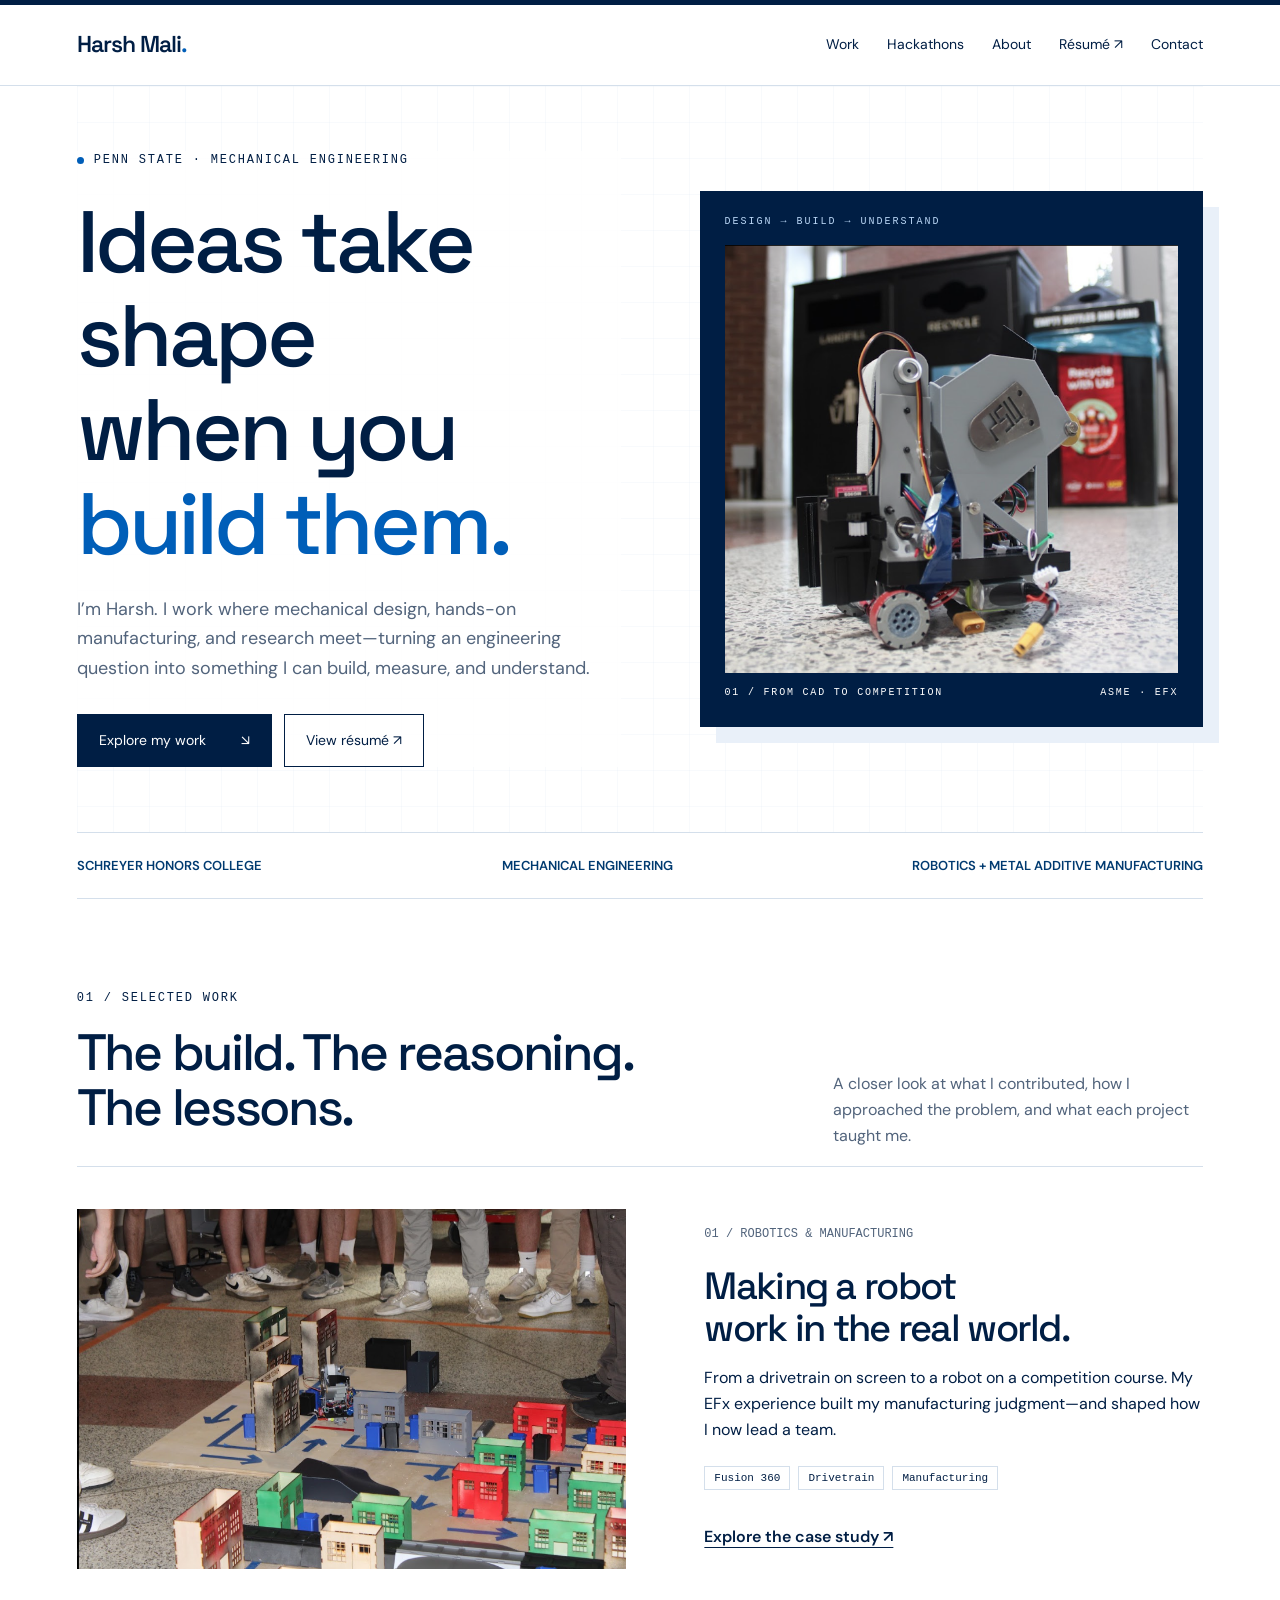
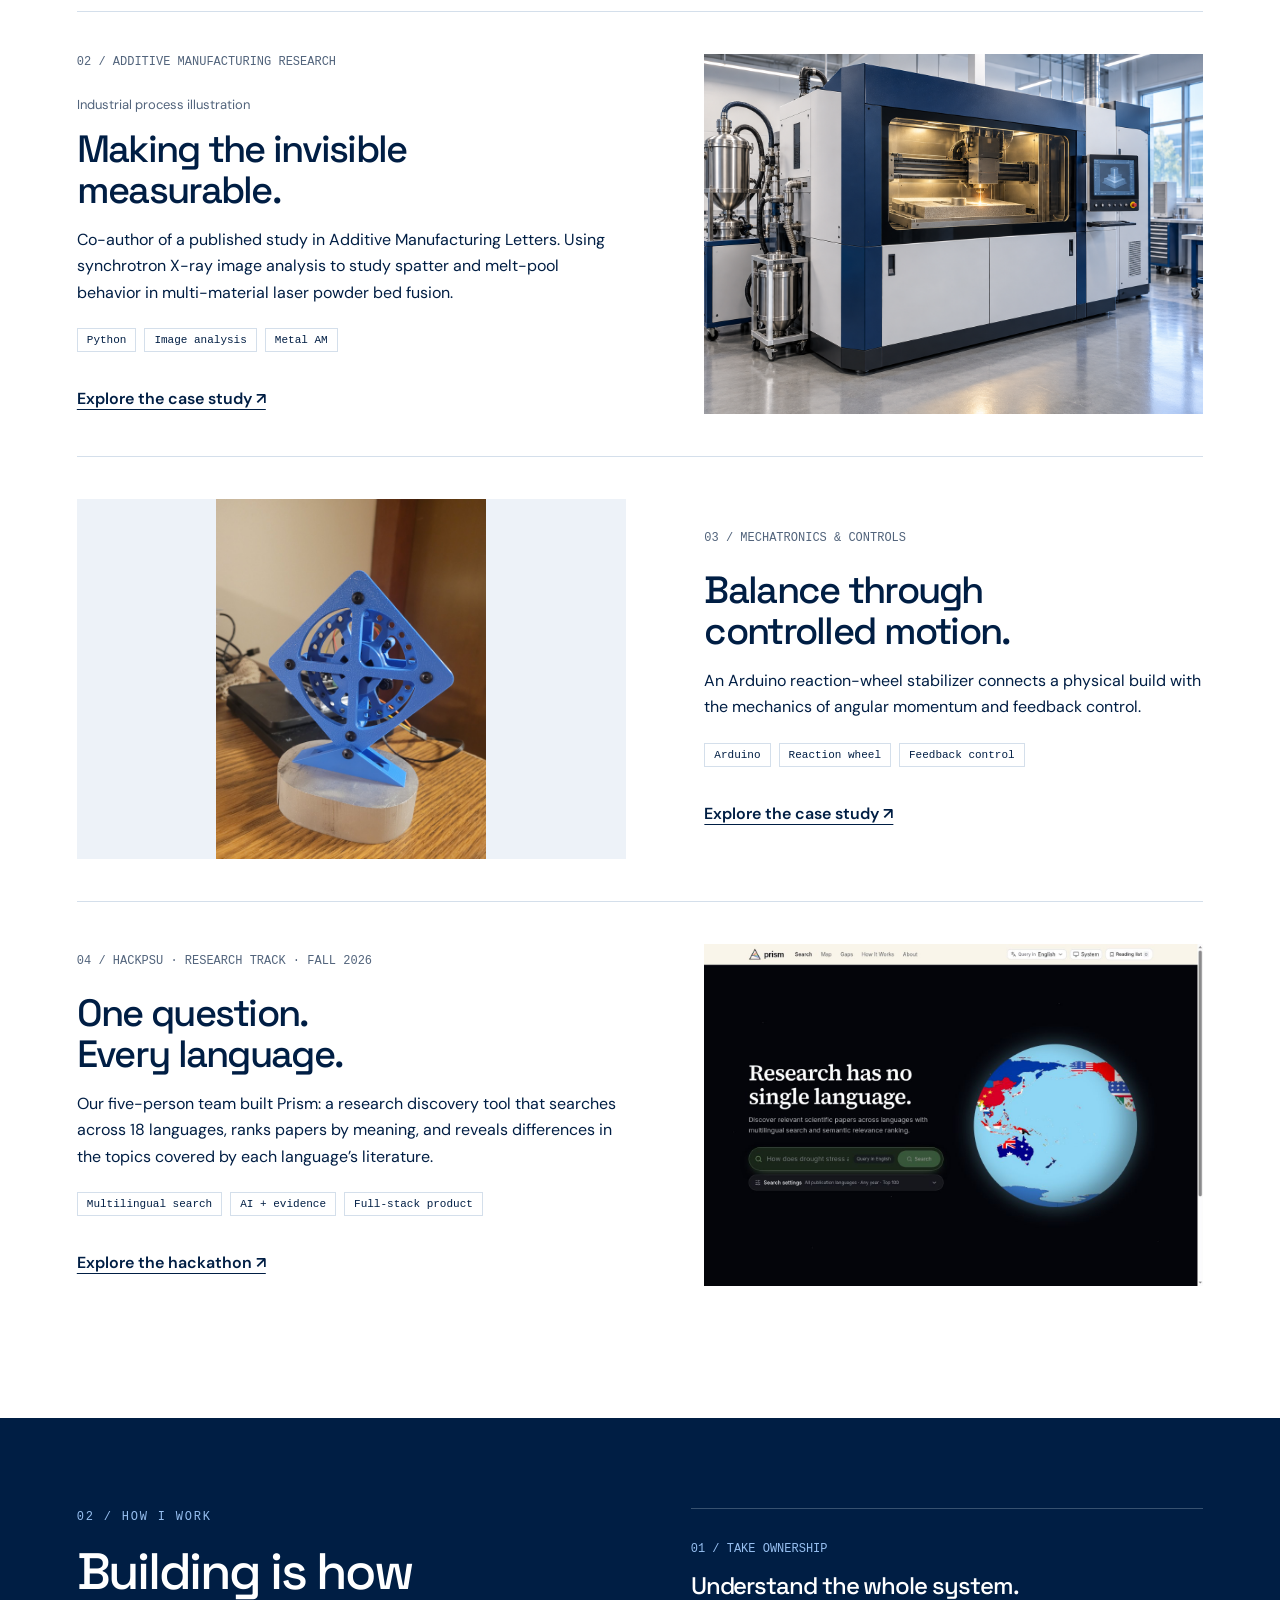
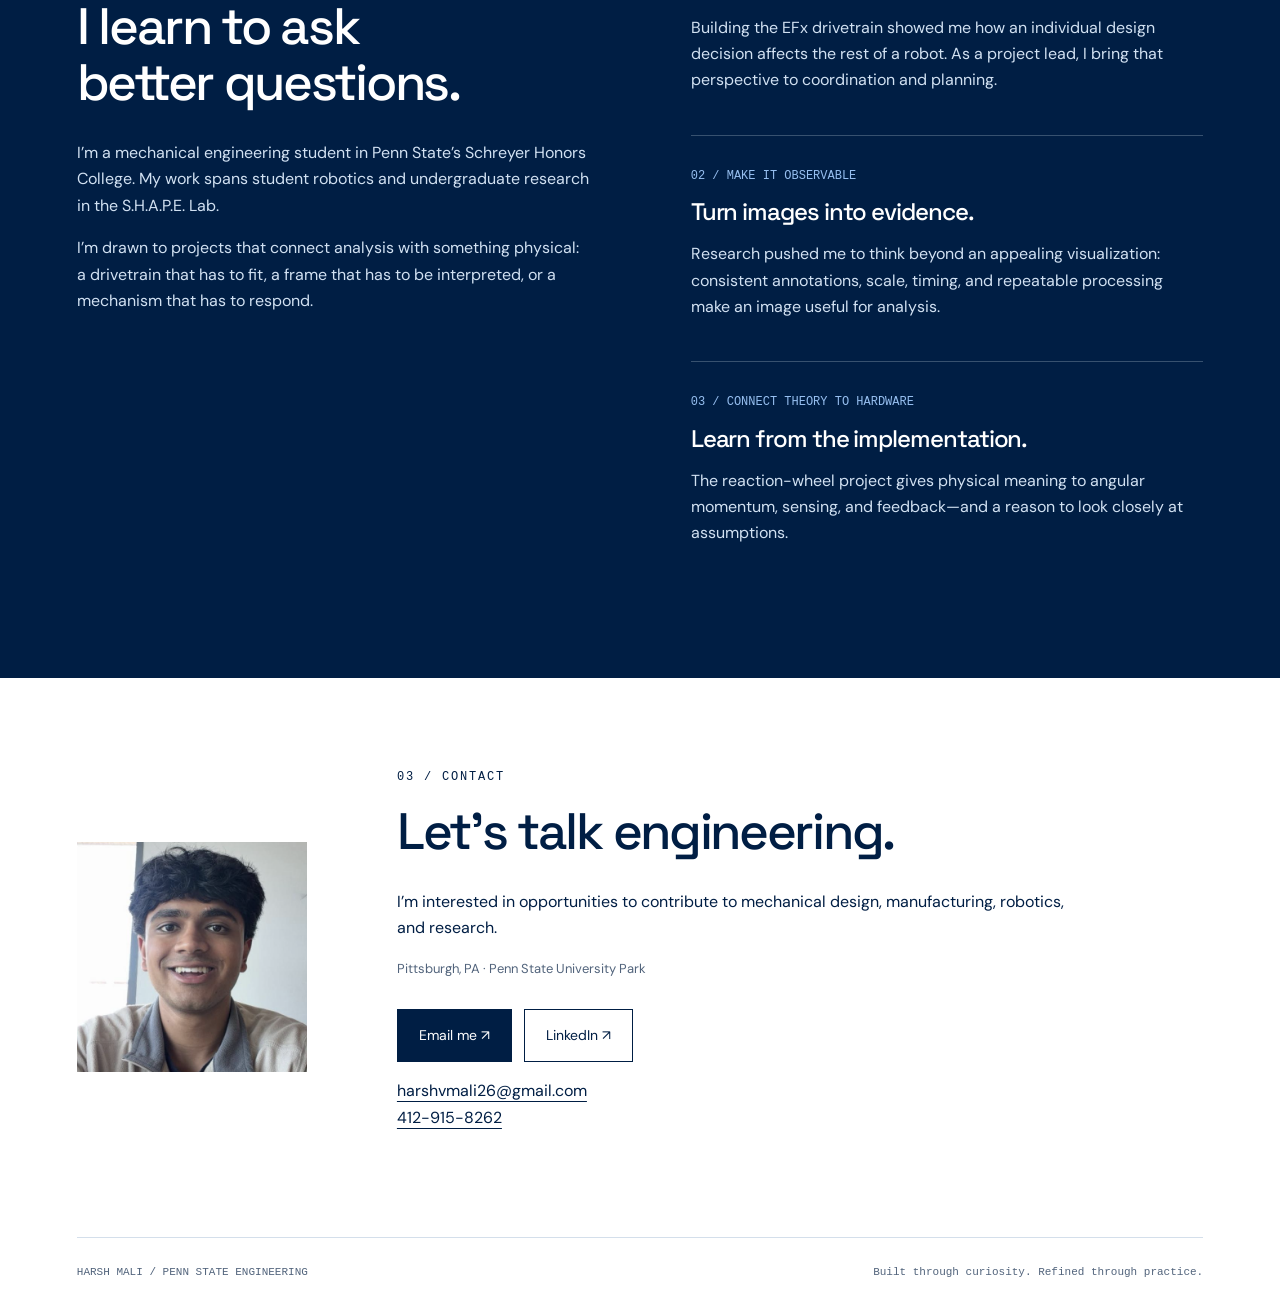
==== commit 74075ab3: "Add files via upload adding hackathon" ====
--- a/index.html
+++ b/index.html
@@ -1 +1 @@
-<!doctype html><html lang="en"><head><meta charset="utf-8"><meta name="viewport" content="width=device-width,initial-scale=1"><meta name="description" content="Harsh Mali — mechanical engineering, robotics, additive manufacturing research, and hands-on project work at Penn State."><title>Mechanical Engineering Portfolio | Harsh Mali</title><link rel="stylesheet" href="style.css"></head><body><a class="skip" href="#main">Skip to content</a><nav><a class="brand" href="index.html">Harsh Mali<span style="color:#005eb8">.</span></a><div class="links"><a href="index.html#work">Work</a><a href="index.html#about">About</a><a href="resume.html">Résumé ↗</a><a href="index.html#contact">Contact</a></div></nav><main id="main"><div class="wrap"><section class="hero"><div><div class="eyebrow"><span class="dot"></span>Penn State · Mechanical Engineering</div><h1>Ideas take shape<br>when you<br><span style="color:#005eb8">build them.</span></h1><p>I’m Harsh. I work where mechanical design, hands-on manufacturing, and research meet—turning an engineering question into something I can build, measure, and understand.</p><div class="actions"><a class="button" href="#work">Explore my work <span>↘</span></a><a class="button light" href="resume.html">View résumé ↗</a></div></div><div class="hero-visual"><img src="project-2.png" alt="EFx competition robot with drivetrain, frame, and collection mechanism"><div class="meta"><span>01 / From CAD to competition</span><span>ASME · EFx</span></div></div></section><div class="strip"><span>SCHREYER HONORS COLLEGE</span><span>MECHANICAL ENGINEERING</span><span>ROBOTICS + METAL ADDITIVE MANUFACTURING</span></div><section id="work" class="section"><div class="section-head"><div><div class="meta">01 / Selected work</div><h2>The build. The reasoning.<br>The lessons.</h2></div><p>A closer look at what I contributed, how I approached the problem, and what each project taught me.</p></div><article class="project"><a class="project-image" href="efx.html"><img src="competition.png" alt="EFx robot navigating a model city competition course" loading="lazy" style=""></a><div><div class="number">01 / ROBOTICS & MANUFACTURING</div><h3>Making a robot<br>work in the real world.</h3><p>From a drivetrain on screen to a robot on a competition course. My EFx experience built my manufacturing judgment—and shaped how I now lead a team.</p><div class="tags"><span>Fusion 360</span><span>Drivetrain</span><span>Manufacturing</span></div><a class="text-link" href="efx.html">Explore the case study ↗</a></div></article><article class="project"><a class="project-image" href="research.html"><img src="lpbf-machine-illustration.png" alt="Conceptual illustration of an industrial laser powder bed fusion machine and its build chamber" loading="lazy" style="object-fit:cover"></a><div><div class="number">02 / ADDITIVE MANUFACTURING RESEARCH</div><p class="notice">Industrial process illustration</p><h3>Making the invisible<br>measurable.</h3><p>Co-author of a published study in Additive Manufacturing Letters. Using synchrotron X-ray image analysis to study spatter and melt-pool behavior in multi-material laser powder bed fusion.</p><div class="tags"><span>Python</span><span>Image analysis</span><span>Metal AM</span></div><a class="text-link" href="research.html">Explore the case study ↗</a></div></article><article class="project"><a class="project-image" href="reaction-wheel.html"><img src="project-9.jpg" alt="Blue reaction-wheel stabilizer prototype mounted on its base" loading="lazy" style="object-fit:contain"></a><div><div class="number">03 / MECHATRONICS & CONTROLS</div><h3>Balance through<br>controlled motion.</h3><p>An Arduino reaction-wheel stabilizer connects a physical build with the mechanics of angular momentum and feedback control.</p><div class="tags"><span>Arduino</span><span>Reaction wheel</span><span>Feedback control</span></div><a class="text-link" href="reaction-wheel.html">Explore the case study ↗</a></div></article></section></div><section class="dark section" id="about"><div class="wrap split"><div><div class="meta">02 / How I work</div><h2>Building is how<br>I learn to ask<br>better questions.</h2><p>I’m a mechanical engineering student in Penn State’s Schreyer Honors College. My work spans student robotics and undergraduate research in the S.H.A.P.E. Lab.</p><p>I’m drawn to projects that connect analysis with something physical: a drivetrain that has to fit, a frame that has to be interpreted, or a mechanism that has to respond.</p></div><div><article class="principle"><span>01 / TAKE OWNERSHIP</span><h3>Understand the whole system.</h3><p>Building the EFx drivetrain showed me how an individual design decision affects the rest of a robot. As a project lead, I bring that perspective to coordination and planning.</p></article><article class="principle"><span>02 / MAKE IT OBSERVABLE</span><h3>Turn images into evidence.</h3><p>Research pushed me to think beyond an appealing visualization: consistent annotations, scale, timing, and repeatable processing make an image useful for analysis.</p></article><article class="principle"><span>03 / CONNECT THEORY TO HARDWARE</span><h3>Learn from the implementation.</h3><p>The reaction-wheel project gives physical meaning to angular momentum, sensing, and feedback—and a reason to look closely at assumptions.</p></article></div></div></section><div class="wrap"><section class="section contact" id="contact"><img src="portrait.png" alt="Portrait of Harsh Mali"><div><div class="meta">03 / Contact</div><h2>Let’s talk engineering.</h2><p>I’m interested in opportunities to contribute to mechanical design, manufacturing, robotics, and research.</p><p class="notice">Pittsburgh, PA · Penn State University Park</p><div class="actions"><a class="button" href="mailto:harshvmali26@gmail.com">Email me ↗</a><a class="button light" href="https://www.linkedin.com/in/harshmali" target="_blank" rel="noopener noreferrer">LinkedIn ↗</a></div><p><a href="mailto:harshvmali26@gmail.com">harshvmali26@gmail.com</a><br><a href="tel:+14129158262">412-915-8262</a></p></div></section></div></main><div class="wrap"><footer><span>HARSH MALI / PENN STATE ENGINEERING</span><span>Built through curiosity. Refined through practice.</span></footer></div><dialog id="lightbox"><button type="button" onclick="this.closest('dialog').close()">Close ×</button><img alt=""></dialog><script src="site.js"></script></body></html>+<!doctype html><html lang="en"><head><meta charset="utf-8"><meta name="viewport" content="width=device-width,initial-scale=1"><meta name="description" content="Harsh Mali — mechanical engineering, robotics, additive manufacturing research, and hands-on project work at Penn State."><title>Mechanical Engineering Portfolio | Harsh Mali</title><link rel="stylesheet" href="style.css"></head><body><a class="skip" href="#main">Skip to content</a><nav><a class="brand" href="index.html">Harsh Mali<span style="color:#005eb8">.</span></a><div class="links"><a href="index.html#work">Work</a><a href="index.html#hackathons">Hackathons</a><a href="index.html#about">About</a><a href="resume.html">Résumé ↗</a><a href="index.html#contact">Contact</a></div></nav><main id="main"><div class="wrap"><section class="hero"><div><div class="eyebrow"><span class="dot"></span>Penn State · Mechanical Engineering</div><h1>Ideas take shape<br>when you<br><span style="color:#005eb8">build them.</span></h1><p>I’m Harsh. I work where mechanical design, hands-on manufacturing, and research meet—turning an engineering question into something I can build, measure, and understand.</p><div class="actions"><a class="button" href="#work">Explore my work <span>↘</span></a><a class="button light" href="resume.html">View résumé ↗</a></div></div><div class="hero-visual"><img src="project-2.png" alt="EFx competition robot with drivetrain, frame, and collection mechanism"><div class="meta"><span>01 / From CAD to competition</span><span>ASME · EFx</span></div></div></section><div class="strip"><span>SCHREYER HONORS COLLEGE</span><span>MECHANICAL ENGINEERING</span><span>ROBOTICS + METAL ADDITIVE MANUFACTURING</span></div><section id="work" class="section"><div class="section-head"><div><div class="meta">01 / Selected work</div><h2>The build. The reasoning.<br>The lessons.</h2></div><p>A closer look at what I contributed, how I approached the problem, and what each project taught me.</p></div><article class="project"><a class="project-image" href="efx.html"><img src="competition.png" alt="EFx robot navigating a model city competition course" loading="lazy" style=""></a><div><div class="number">01 / ROBOTICS & MANUFACTURING</div><h3>Making a robot<br>work in the real world.</h3><p>From a drivetrain on screen to a robot on a competition course. My EFx experience built my manufacturing judgment—and shaped how I now lead a team.</p><div class="tags"><span>Fusion 360</span><span>Drivetrain</span><span>Manufacturing</span></div><a class="text-link" href="efx.html">Explore the case study ↗</a></div></article><article class="project"><a class="project-image" href="research.html"><img src="lpbf-machine-illustration.png" alt="Conceptual illustration of an industrial laser powder bed fusion machine and its build chamber" loading="lazy" style="object-fit:cover"></a><div><div class="number">02 / ADDITIVE MANUFACTURING RESEARCH</div><p class="notice">Industrial process illustration</p><h3>Making the invisible<br>measurable.</h3><p>Co-author of a published study in Additive Manufacturing Letters. Using synchrotron X-ray image analysis to study spatter and melt-pool behavior in multi-material laser powder bed fusion.</p><div class="tags"><span>Python</span><span>Image analysis</span><span>Metal AM</span></div><a class="text-link" href="research.html">Explore the case study ↗</a></div></article><article class="project"><a class="project-image" href="reaction-wheel.html"><img src="project-9.jpg" alt="Blue reaction-wheel stabilizer prototype mounted on its base" loading="lazy" style="object-fit:contain"></a><div><div class="number">03 / MECHATRONICS & CONTROLS</div><h3>Balance through<br>controlled motion.</h3><p>An Arduino reaction-wheel stabilizer connects a physical build with the mechanics of angular momentum and feedback control.</p><div class="tags"><span>Arduino</span><span>Reaction wheel</span><span>Feedback control</span></div><a class="text-link" href="reaction-wheel.html">Explore the case study ↗</a></div></article><article class="project prism-project" id="hackathons"><a class="project-image" href="prism.html"><img src="app-home.jpg" alt="Prism's live research search application, with its flag-covered globe and multilingual search interface" loading="lazy" width="1348" height="926"></a><div><div class="number">04 / HACKPSU · RESEARCH TRACK · FALL 2026</div><h3>One question.<br>Every language.</h3><p>Our five-person team built Prism: a research discovery tool that searches across 18 languages, ranks papers by meaning, and reveals differences in the topics covered by each language’s literature.</p><div class="tags"><span>Multilingual search</span><span>AI + evidence</span><span>Full-stack product</span></div><a class="text-link" href="prism.html">Explore the hackathon ↗</a></div></article></section></div><section class="dark section" id="about"><div class="wrap split"><div><div class="meta">02 / How I work</div><h2>Building is how<br>I learn to ask<br>better questions.</h2><p>I’m a mechanical engineering student in Penn State’s Schreyer Honors College. My work spans student robotics and undergraduate research in the S.H.A.P.E. Lab.</p><p>I’m drawn to projects that connect analysis with something physical: a drivetrain that has to fit, a frame that has to be interpreted, or a mechanism that has to respond.</p></div><div><article class="principle"><span>01 / TAKE OWNERSHIP</span><h3>Understand the whole system.</h3><p>Building the EFx drivetrain showed me how an individual design decision affects the rest of a robot. As a project lead, I bring that perspective to coordination and planning.</p></article><article class="principle"><span>02 / MAKE IT OBSERVABLE</span><h3>Turn images into evidence.</h3><p>Research pushed me to think beyond an appealing visualization: consistent annotations, scale, timing, and repeatable processing make an image useful for analysis.</p></article><article class="principle"><span>03 / CONNECT THEORY TO HARDWARE</span><h3>Learn from the implementation.</h3><p>The reaction-wheel project gives physical meaning to angular momentum, sensing, and feedback—and a reason to look closely at assumptions.</p></article></div></div></section><div class="wrap"><section class="section contact" id="contact"><img src="portrait.png" alt="Portrait of Harsh Mali"><div><div class="meta">03 / Contact</div><h2>Let’s talk engineering.</h2><p>I’m interested in opportunities to contribute to mechanical design, manufacturing, robotics, and research.</p><p class="notice">Pittsburgh, PA · Penn State University Park</p><div class="actions"><a class="button" href="mailto:harshvmali26@gmail.com">Email me ↗</a><a class="button light" href="https://www.linkedin.com/in/harshmali" target="_blank" rel="noopener noreferrer">LinkedIn ↗</a></div><p><a href="mailto:harshvmali26@gmail.com">harshvmali26@gmail.com</a><br><a href="tel:+14129158262">412-915-8262</a></p></div></section></div></main><div class="wrap"><footer><span>HARSH MALI / PENN STATE ENGINEERING</span><span>Built through curiosity. Refined through practice.</span></footer></div><dialog id="lightbox"><button type="button" onclick="this.closest('dialog').close()">Close ×</button><img alt=""></dialog><script src="site.js"></script></body></html>
--- a/style.css
+++ b/style.css
@@ -4,3 +4,7 @@
 nav{border-top:5px solid #001e44}.hero-visual{box-shadow:16px 16px 0 #e9f0f9;transform:none}.hero-visual:before{color:#b9d6f5}.hero{background-image:linear-gradient(#dce6f233 1px,transparent 1px),linear-gradient(90deg,#dce6f233 1px,transparent 1px);background-size:36px 36px}.hero>div:first-child{background:#ffffffd9}.strip{color:#003a70;font-weight:600}.pub-card{background:#001e44;color:#fff;padding:32px}.pub-card a{color:#fff}.pub-card .meta{color:#a8cdf4}.pub-card .notice{color:#d1e1f2}.resource-grid{display:grid;grid-template-columns:repeat(3,1fr);gap:20px;margin:30px 0}.resource-card{border:1px solid var(--line);padding:28px;background:#f5f8fc}.resource-card h3{margin:18px 0;font-size:25px}.doc-diagram{width:100%;height:auto;border:1px solid var(--line);background:#fff}.doc-section{padding:48px 0;border-top:1px solid var(--line)}.doc-section h2{font-size:38px}.table-wrap{overflow-x:auto}table{width:100%;border-collapse:collapse;font-size:14px}th,td{padding:16px;text-align:left;vertical-align:top;border-bottom:1px solid var(--line)}th{background:#edf3fa;color:#001e44}td:first-child{font-weight:600}canvas{width:100%;height:440px;display:block;touch-action:none;background:#edf3fa}.cad-toolbar{display:flex;gap:12px;flex-wrap:wrap;padding:15px;background:#edf3fa}.cad-toolbar button{background:#fff;border:1px solid #bacce0;padding:7px 18px}.doc-section .notice{max-width:900px}.paper-title{font-size:25px;line-height:1.3;letter-spacing:-.025em}.video-error{background:#edf4fc;padding:14px}.video-error[hidden]{display:none}.resource-card a{display:inline-block;margin-top:12px}@media(max-width:800px){.resource-grid{grid-template-columns:1fr}.pub-card{padding:24px}canvas{height:330px}.hero-visual{box-shadow:8px 8px 0 #e9f0f9}}
 .code-context{border-left:3px solid #005eb8;padding:12px 18px;background:#f0f5fc}.code-note{margin:30px 0 38px;border:1px solid #cfdaea;background:#f6f9fd}.code-note-heading{padding:24px 25px 6px}.code-note h4{font-family:'Space Grotesk',Arial,sans-serif;font-size:24px;line-height:1.25;letter-spacing:-.025em;margin:10px 0}.code-note-heading p{font-size:15px;color:#52647c}.code-note pre{margin:16px 0 0;padding:25px;background:#001e44;color:#e1efff;overflow-x:auto;font:13px/1.85 ui-monospace,SFMono-Regular,Consolas,monospace;tab-size:4}.code-note pre:focus-visible{outline:3px solid #005eb8;outline-offset:3px}.code-reason{padding:22px 25px}.code-reason strong{font-size:13px;text-transform:uppercase;letter-spacing:1px;color:#005eb8}.code-reason p{font-size:15px;margin:8px 0 0}@media(max-width:600px){.code-note-heading,.code-reason{padding-left:18px;padding-right:18px}.code-note pre{padding:20px 18px;font-size:12px}.code-note h4{font-size:22px}}
 .body-copy{min-width:0}.code-note{max-width:100%;min-width:0}.code-note pre{max-width:100%}
+
+/* Prism / HackPSU case study */
+.prism-eyebrow{margin-top:35px}.prism-accent{color:#005eb8}.prism-project .project-image{background:#06080d}.prism-project .project-image img{object-fit:contain;height:auto;aspect-ratio:1.456}.prism-screen img{display:block;max-height:none;height:auto;object-fit:contain}.prism-screen .viewer{border:1px solid var(--line)}.prism-metrics{display:grid;grid-template-columns:repeat(4,1fr);border-block:1px solid var(--line);margin:35px 0 55px}.prism-metrics>div{padding:25px 16px;border-right:1px solid var(--line)}.prism-metrics>div:last-child{border:0}.prism-metrics strong{display:block;font-family:'Space Grotesk',sans-serif;font-size:34px;letter-spacing:-1px}.prism-metrics span{font:12px monospace;color:var(--muted)}.prism-feature-grid{display:grid;grid-template-columns:1fr 1fr;gap:24px;margin:30px 0}.prism-feature-grid article{padding:24px;background:#f1f6fc;border-top:2px solid #005eb8}.prism-feature-grid h3{font-size:24px}.prism-feature-grid p{font-size:15px;margin-bottom:0}.prism-team{max-width:560px}.prism-team img{display:block;height:auto;max-height:none;object-fit:contain}.prism-case .body-copy>h3{margin-top:30px}.prism-case .body-copy code{overflow-wrap:anywhere}.prism-case .content-grid .meta{margin-bottom:14px}.prism-case summary{cursor:pointer}.prism-case .case-hero h1{max-width:1100px}
+@media(max-width:600px){nav{height:auto;min-height:75px;flex-wrap:wrap;padding-top:12px;padding-bottom:12px;gap:10px}nav .links{flex-wrap:wrap;gap:12px!important}.prism-metrics{grid-template-columns:1fr 1fr}.prism-metrics>div{border-bottom:1px solid var(--line)}.prism-feature-grid{grid-template-columns:1fr}.prism-case .flow{grid-template-columns:1fr 1fr}.prism-case .case-hero h1{font-size:clamp(44px,10vw,64px)}}
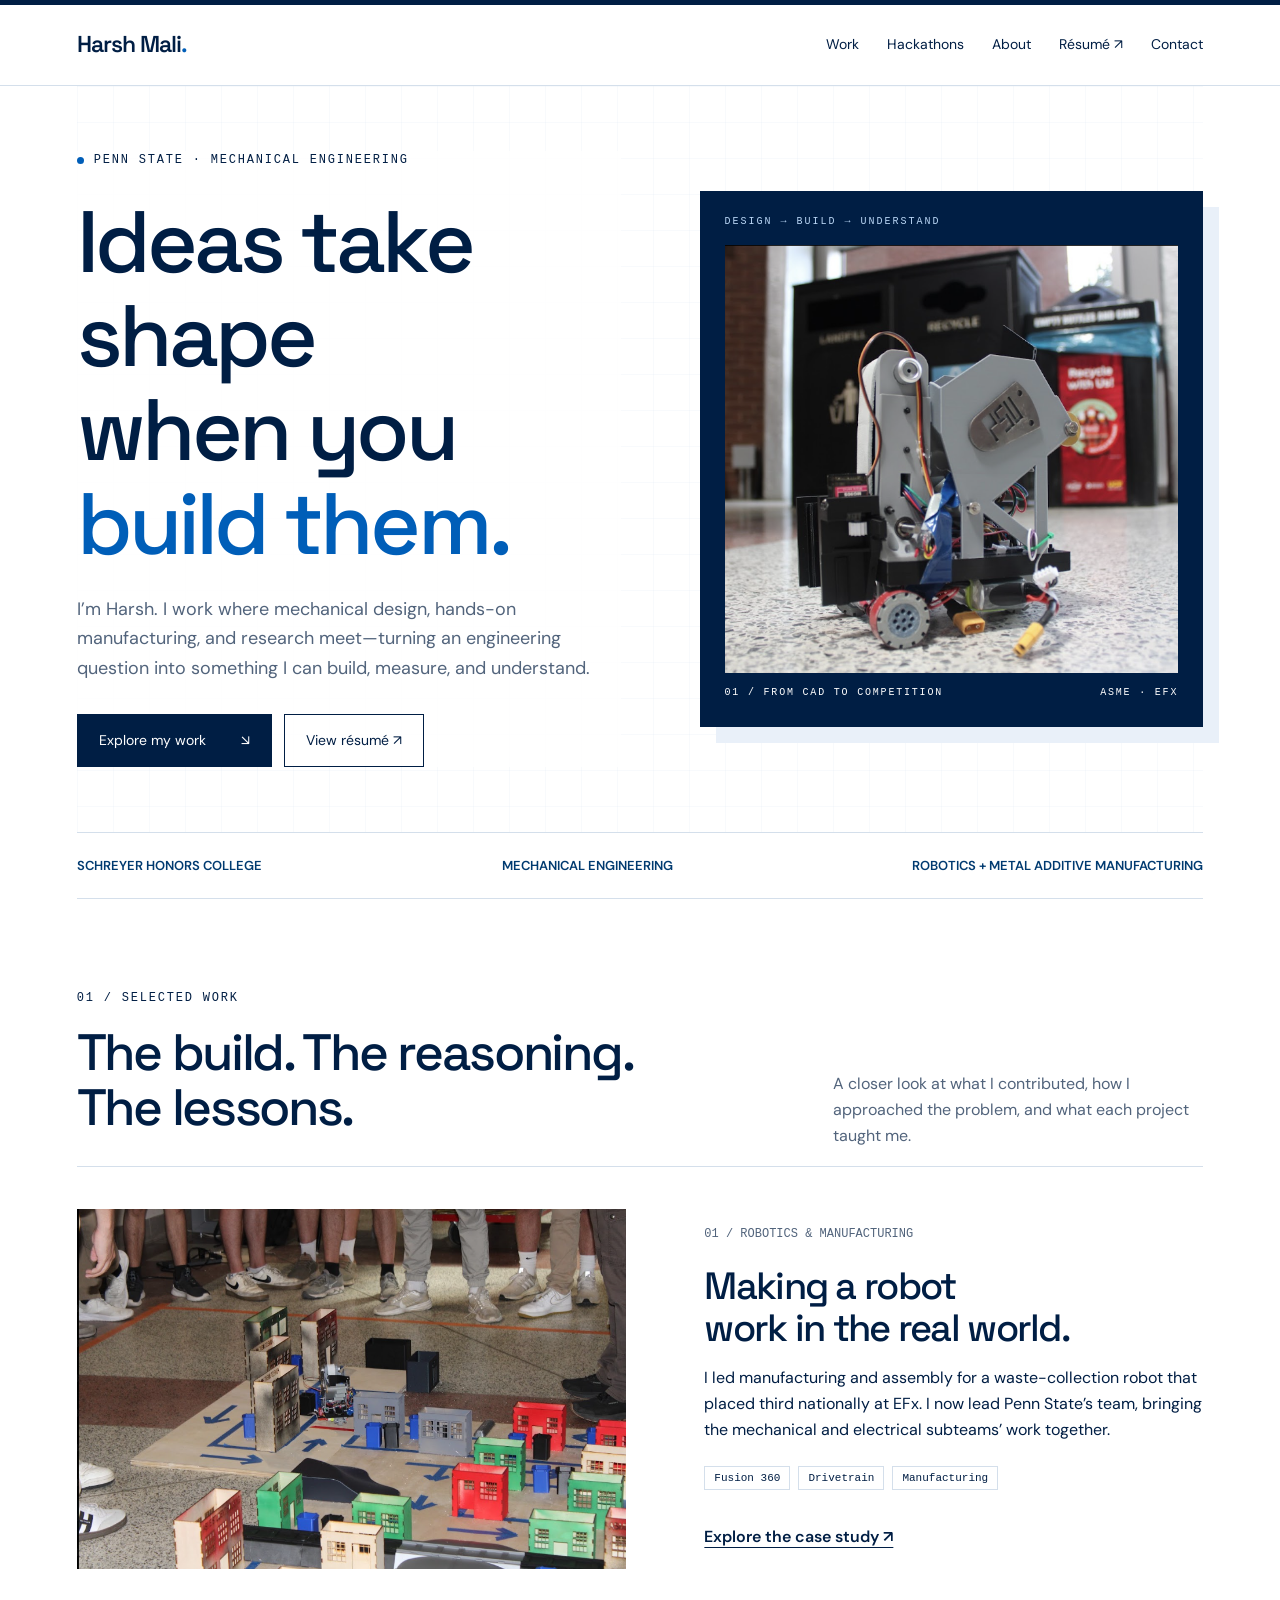
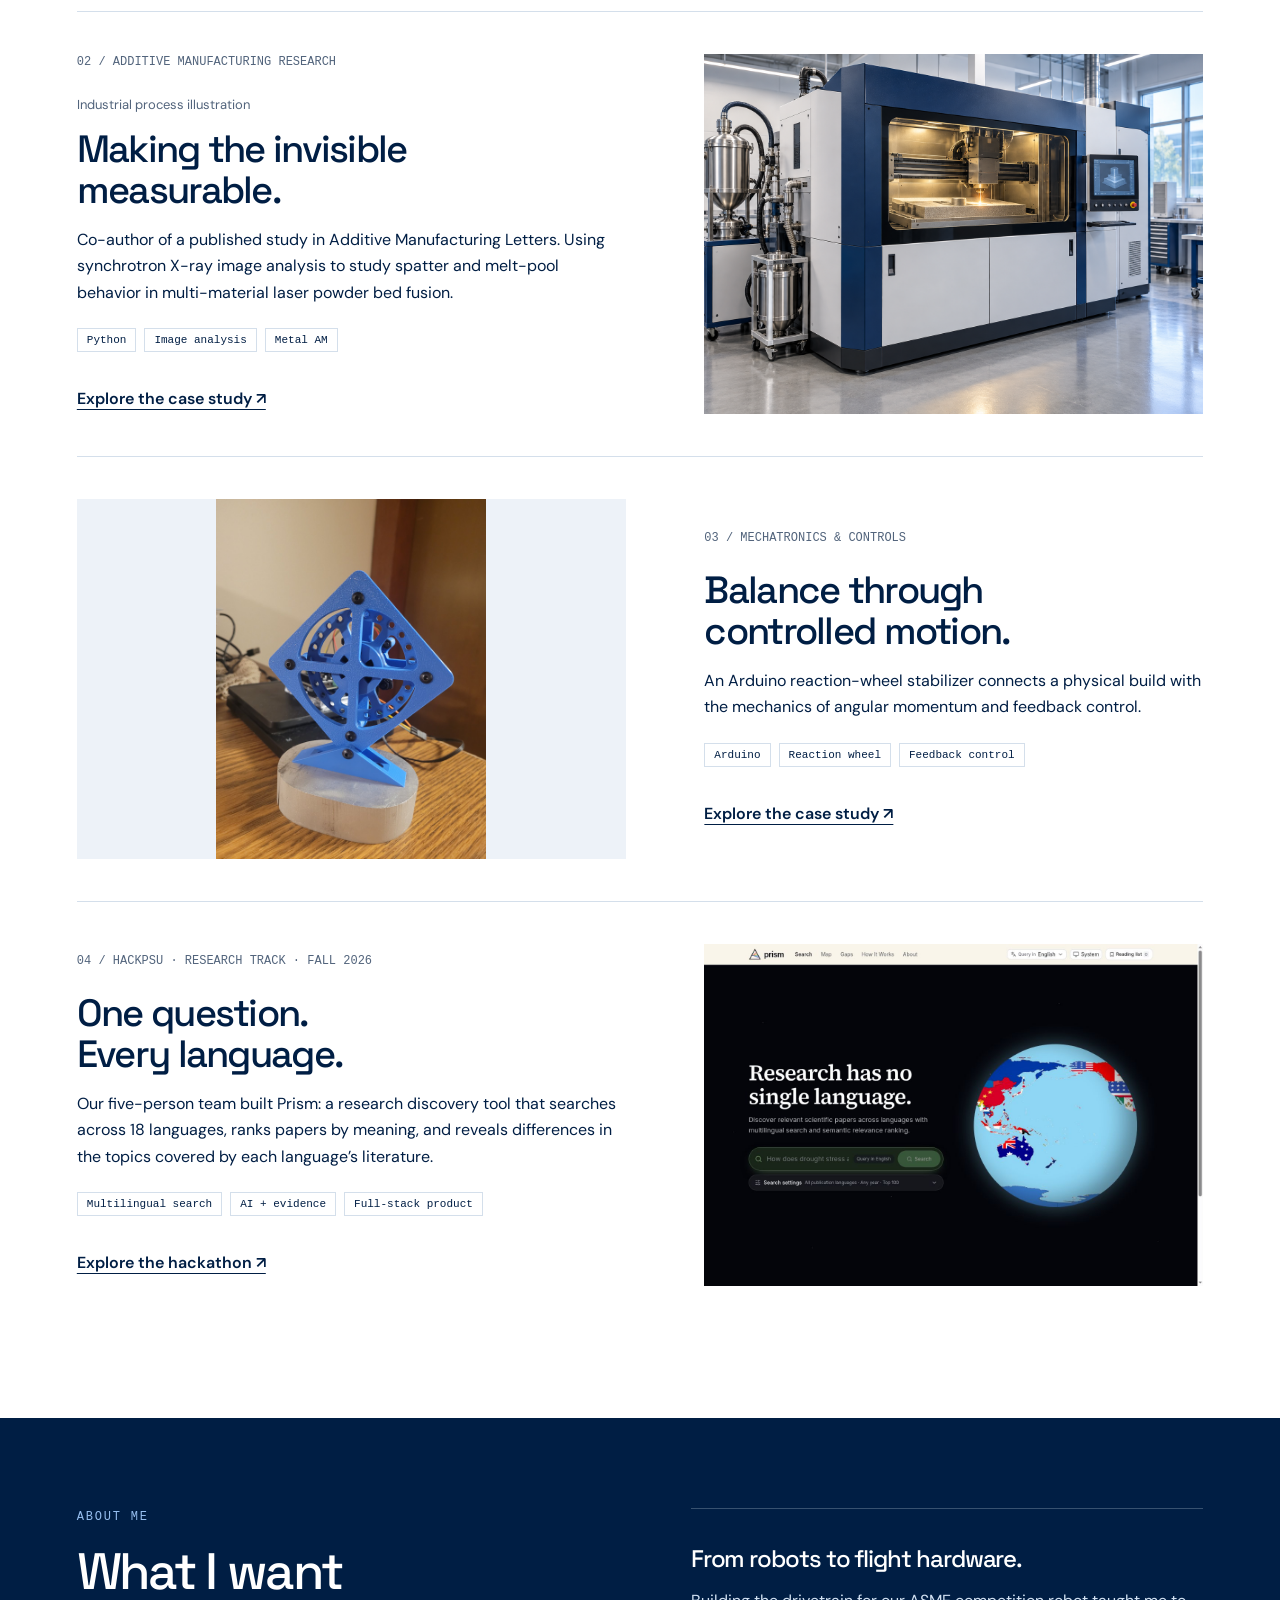
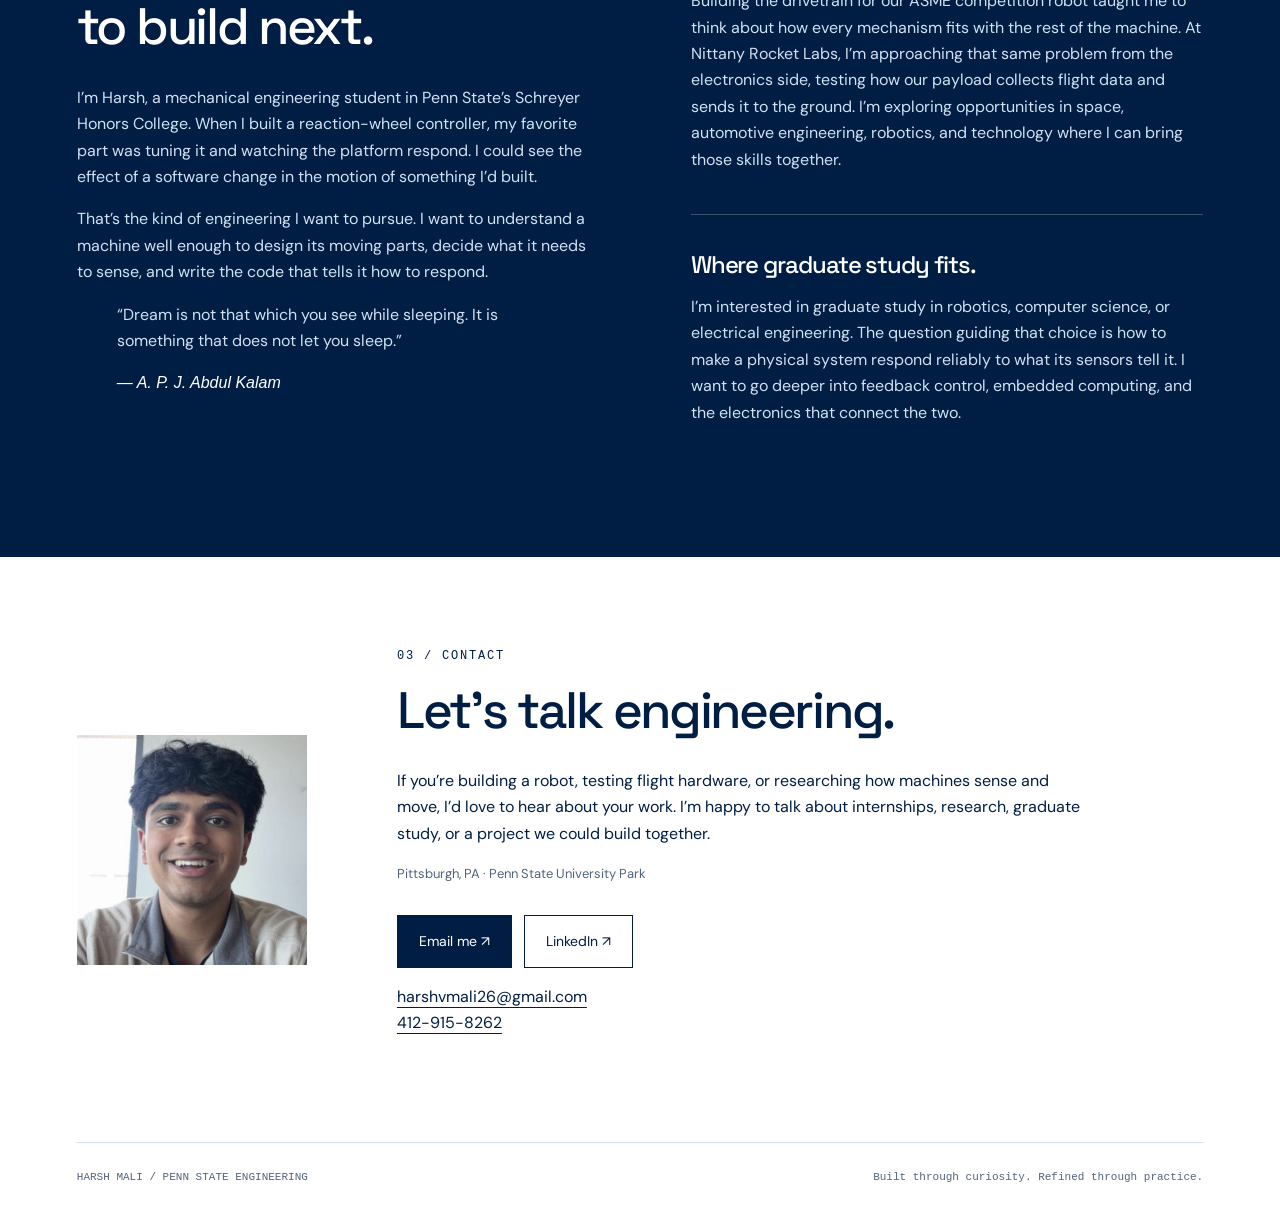
==== commit b8b187a8: "Add files via upload" ====
--- a/index.html
+++ b/index.html
@@ -1 +1 @@
-<!doctype html><html lang="en"><head><meta charset="utf-8"><meta name="viewport" content="width=device-width,initial-scale=1"><meta name="description" content="Harsh Mali — mechanical engineering, robotics, additive manufacturing research, and hands-on project work at Penn State."><title>Mechanical Engineering Portfolio | Harsh Mali</title><link rel="stylesheet" href="style.css"></head><body><a class="skip" href="#main">Skip to content</a><nav><a class="brand" href="index.html">Harsh Mali<span style="color:#005eb8">.</span></a><div class="links"><a href="index.html#work">Work</a><a href="index.html#hackathons">Hackathons</a><a href="index.html#about">About</a><a href="resume.html">Résumé ↗</a><a href="index.html#contact">Contact</a></div></nav><main id="main"><div class="wrap"><section class="hero"><div><div class="eyebrow"><span class="dot"></span>Penn State · Mechanical Engineering</div><h1>Ideas take shape<br>when you<br><span style="color:#005eb8">build them.</span></h1><p>I’m Harsh. I work where mechanical design, hands-on manufacturing, and research meet—turning an engineering question into something I can build, measure, and understand.</p><div class="actions"><a class="button" href="#work">Explore my work <span>↘</span></a><a class="button light" href="resume.html">View résumé ↗</a></div></div><div class="hero-visual"><img src="project-2.png" alt="EFx competition robot with drivetrain, frame, and collection mechanism"><div class="meta"><span>01 / From CAD to competition</span><span>ASME · EFx</span></div></div></section><div class="strip"><span>SCHREYER HONORS COLLEGE</span><span>MECHANICAL ENGINEERING</span><span>ROBOTICS + METAL ADDITIVE MANUFACTURING</span></div><section id="work" class="section"><div class="section-head"><div><div class="meta">01 / Selected work</div><h2>The build. The reasoning.<br>The lessons.</h2></div><p>A closer look at what I contributed, how I approached the problem, and what each project taught me.</p></div><article class="project"><a class="project-image" href="efx.html"><img src="competition.png" alt="EFx robot navigating a model city competition course" loading="lazy" style=""></a><div><div class="number">01 / ROBOTICS & MANUFACTURING</div><h3>Making a robot<br>work in the real world.</h3><p>From a drivetrain on screen to a robot on a competition course. My EFx experience built my manufacturing judgment—and shaped how I now lead a team.</p><div class="tags"><span>Fusion 360</span><span>Drivetrain</span><span>Manufacturing</span></div><a class="text-link" href="efx.html">Explore the case study ↗</a></div></article><article class="project"><a class="project-image" href="research.html"><img src="lpbf-machine-illustration.png" alt="Conceptual illustration of an industrial laser powder bed fusion machine and its build chamber" loading="lazy" style="object-fit:cover"></a><div><div class="number">02 / ADDITIVE MANUFACTURING RESEARCH</div><p class="notice">Industrial process illustration</p><h3>Making the invisible<br>measurable.</h3><p>Co-author of a published study in Additive Manufacturing Letters. Using synchrotron X-ray image analysis to study spatter and melt-pool behavior in multi-material laser powder bed fusion.</p><div class="tags"><span>Python</span><span>Image analysis</span><span>Metal AM</span></div><a class="text-link" href="research.html">Explore the case study ↗</a></div></article><article class="project"><a class="project-image" href="reaction-wheel.html"><img src="project-9.jpg" alt="Blue reaction-wheel stabilizer prototype mounted on its base" loading="lazy" style="object-fit:contain"></a><div><div class="number">03 / MECHATRONICS & CONTROLS</div><h3>Balance through<br>controlled motion.</h3><p>An Arduino reaction-wheel stabilizer connects a physical build with the mechanics of angular momentum and feedback control.</p><div class="tags"><span>Arduino</span><span>Reaction wheel</span><span>Feedback control</span></div><a class="text-link" href="reaction-wheel.html">Explore the case study ↗</a></div></article><article class="project prism-project" id="hackathons"><a class="project-image" href="prism.html"><img src="app-home.jpg" alt="Prism's live research search application, with its flag-covered globe and multilingual search interface" loading="lazy" width="1348" height="926"></a><div><div class="number">04 / HACKPSU · RESEARCH TRACK · FALL 2026</div><h3>One question.<br>Every language.</h3><p>Our five-person team built Prism: a research discovery tool that searches across 18 languages, ranks papers by meaning, and reveals differences in the topics covered by each language’s literature.</p><div class="tags"><span>Multilingual search</span><span>AI + evidence</span><span>Full-stack product</span></div><a class="text-link" href="prism.html">Explore the hackathon ↗</a></div></article></section></div><section class="dark section" id="about"><div class="wrap split"><div><div class="meta">02 / How I work</div><h2>Building is how<br>I learn to ask<br>better questions.</h2><p>I’m a mechanical engineering student in Penn State’s Schreyer Honors College. My work spans student robotics and undergraduate research in the S.H.A.P.E. Lab.</p><p>I’m drawn to projects that connect analysis with something physical: a drivetrain that has to fit, a frame that has to be interpreted, or a mechanism that has to respond.</p></div><div><article class="principle"><span>01 / TAKE OWNERSHIP</span><h3>Understand the whole system.</h3><p>Building the EFx drivetrain showed me how an individual design decision affects the rest of a robot. As a project lead, I bring that perspective to coordination and planning.</p></article><article class="principle"><span>02 / MAKE IT OBSERVABLE</span><h3>Turn images into evidence.</h3><p>Research pushed me to think beyond an appealing visualization: consistent annotations, scale, timing, and repeatable processing make an image useful for analysis.</p></article><article class="principle"><span>03 / CONNECT THEORY TO HARDWARE</span><h3>Learn from the implementation.</h3><p>The reaction-wheel project gives physical meaning to angular momentum, sensing, and feedback—and a reason to look closely at assumptions.</p></article></div></div></section><div class="wrap"><section class="section contact" id="contact"><img src="portrait.png" alt="Portrait of Harsh Mali"><div><div class="meta">03 / Contact</div><h2>Let’s talk engineering.</h2><p>I’m interested in opportunities to contribute to mechanical design, manufacturing, robotics, and research.</p><p class="notice">Pittsburgh, PA · Penn State University Park</p><div class="actions"><a class="button" href="mailto:harshvmali26@gmail.com">Email me ↗</a><a class="button light" href="https://www.linkedin.com/in/harshmali" target="_blank" rel="noopener noreferrer">LinkedIn ↗</a></div><p><a href="mailto:harshvmali26@gmail.com">harshvmali26@gmail.com</a><br><a href="tel:+14129158262">412-915-8262</a></p></div></section></div></main><div class="wrap"><footer><span>HARSH MALI / PENN STATE ENGINEERING</span><span>Built through curiosity. Refined through practice.</span></footer></div><dialog id="lightbox"><button type="button" onclick="this.closest('dialog').close()">Close ×</button><img alt=""></dialog><script src="site.js"></script></body></html>+<!doctype html><html lang="en"><head><meta charset="utf-8"><meta name="viewport" content="width=device-width,initial-scale=1"><meta name="description" content="Harsh Mali — mechanical engineering, robotics, additive manufacturing research, and hands-on project work at Penn State."><title>Mechanical Engineering Portfolio | Harsh Mali</title><link rel="stylesheet" href="style.css"></head><body><a class="skip" href="#main">Skip to content</a><nav><a class="brand" href="index.html">Harsh Mali<span style="color:#005eb8">.</span></a><div class="links"><a href="index.html#work">Work</a><a href="index.html#hackathons">Hackathons</a><a href="index.html#about">About</a><a href="resume.html">Résumé ↗</a><a href="index.html#contact">Contact</a></div></nav><main id="main"><div class="wrap"><section class="hero"><div><div class="eyebrow"><span class="dot"></span>Penn State · Mechanical Engineering</div><h1>Ideas take shape<br>when you<br><span style="color:#005eb8">build them.</span></h1><p>I’m Harsh. I work where mechanical design, hands-on manufacturing, and research meet—turning an engineering question into something I can build, measure, and understand.</p><div class="actions"><a class="button" href="#work">Explore my work <span>↘</span></a><a class="button light" href="resume.html">View résumé ↗</a></div></div><div class="hero-visual"><img src="project-2.png" alt="EFx competition robot with drivetrain, frame, and collection mechanism"><div class="meta"><span>01 / From CAD to competition</span><span>ASME · EFx</span></div></div></section><div class="strip"><span>SCHREYER HONORS COLLEGE</span><span>MECHANICAL ENGINEERING</span><span>ROBOTICS + METAL ADDITIVE MANUFACTURING</span></div><section id="work" class="section"><div class="section-head"><div><div class="meta">01 / Selected work</div><h2>The build. The reasoning.<br>The lessons.</h2></div><p>A closer look at what I contributed, how I approached the problem, and what each project taught me.</p></div><article class="project"><a class="project-image" href="efx.html"><img src="competition.png" alt="EFx robot navigating a model city competition course" loading="lazy" style=""></a><div><div class="number">01 / ROBOTICS & MANUFACTURING</div><h3>Making a robot<br>work in the real world.</h3><p>I led manufacturing and assembly for a waste-collection robot that placed third nationally at EFx. I now lead Penn State’s team, bringing the mechanical and electrical subteams’ work together.</p><div class="tags"><span>Fusion 360</span><span>Drivetrain</span><span>Manufacturing</span></div><a class="text-link" href="efx.html">Explore the case study ↗</a></div></article><article class="project"><a class="project-image" href="research.html"><img src="lpbf-machine-illustration.png" alt="Conceptual illustration of an industrial laser powder bed fusion machine and its build chamber" loading="lazy" style="object-fit:cover"></a><div><div class="number">02 / ADDITIVE MANUFACTURING RESEARCH</div><p class="notice">Industrial process illustration</p><h3>Making the invisible<br>measurable.</h3><p>Co-author of a published study in Additive Manufacturing Letters. Using synchrotron X-ray image analysis to study spatter and melt-pool behavior in multi-material laser powder bed fusion.</p><div class="tags"><span>Python</span><span>Image analysis</span><span>Metal AM</span></div><a class="text-link" href="research.html">Explore the case study ↗</a></div></article><article class="project"><a class="project-image" href="reaction-wheel.html"><img src="project-9.jpg" alt="Blue reaction-wheel stabilizer prototype mounted on its base" loading="lazy" style="object-fit:contain"></a><div><div class="number">03 / MECHATRONICS & CONTROLS</div><h3>Balance through<br>controlled motion.</h3><p>An Arduino reaction-wheel stabilizer connects a physical build with the mechanics of angular momentum and feedback control.</p><div class="tags"><span>Arduino</span><span>Reaction wheel</span><span>Feedback control</span></div><a class="text-link" href="reaction-wheel.html">Explore the case study ↗</a></div></article><article class="project prism-project" id="hackathons"><a class="project-image" href="prism.html"><img src="app-home.jpg" alt="Prism's live research search application, with its flag-covered globe and multilingual search interface" loading="lazy" width="1348" height="926"></a><div><div class="number">04 / HACKPSU · RESEARCH TRACK · FALL 2026</div><h3>One question.<br>Every language.</h3><p>Our five-person team built Prism: a research discovery tool that searches across 18 languages, ranks papers by meaning, and reveals differences in the topics covered by each language’s literature.</p><div class="tags"><span>Multilingual search</span><span>AI + evidence</span><span>Full-stack product</span></div><a class="text-link" href="prism.html">Explore the hackathon ↗</a></div></article></section></div><section class="dark section" id="about"><div class="wrap split"><div><div class="meta">About me</div><h2>What I want<br>to build next.</h2><p>I’m Harsh, a mechanical engineering student in Penn State’s Schreyer Honors College. When I built a reaction-wheel controller, my favorite part was tuning it and watching the platform respond. I could see the effect of a software change in the motion of something I’d built.</p><p>That’s the kind of engineering I want to pursue. I want to understand a machine well enough to design its moving parts, decide what it needs to sense, and write the code that tells it how to respond.</p><blockquote cite="https://www.pib.gov.in/Pressreleaseshare.aspx?PRID=1689274"><p>“Dream is not that which you see while sleeping. It is something that does not let you sleep.”</p><cite>— A. P. J. Abdul Kalam</cite></blockquote></div><div><article class="principle"><h3>From robots to flight hardware.</h3><p>Building the drivetrain for our ASME competition robot taught me to think about how every mechanism fits with the rest of the machine. At Nittany Rocket Labs, I’m approaching that same problem from the electronics side, testing how our payload collects flight data and sends it to the ground. I’m exploring opportunities in space, automotive engineering, robotics, and technology where I can bring those skills together.</p></article><article class="principle"><h3>Where graduate study fits.</h3><p>I’m interested in graduate study in robotics, computer science, or electrical engineering. The question guiding that choice is how to make a physical system respond reliably to what its sensors tell it. I want to go deeper into feedback control, embedded computing, and the electronics that connect the two.</p></article></div></div></section><div class="wrap"><section class="section contact" id="contact"><img src="portrait.png" alt="Portrait of Harsh Mali"><div><div class="meta">03 / Contact</div><h2>Let’s talk engineering.</h2><p>If you’re building a robot, testing flight hardware, or researching how machines sense and move, I’d love to hear about your work. I’m happy to talk about internships, research, graduate study, or a project we could build together.</p><p class="notice">Pittsburgh, PA · Penn State University Park</p><div class="actions"><a class="button" href="mailto:harshvmali26@gmail.com">Email me ↗</a><a class="button light" href="https://www.linkedin.com/in/harshmali" target="_blank" rel="noopener noreferrer">LinkedIn ↗</a></div><p><a href="mailto:harshvmali26@gmail.com">harshvmali26@gmail.com</a><br><a href="tel:+14129158262">412-915-8262</a></p></div></section></div></main><div class="wrap"><footer><span>HARSH MALI / PENN STATE ENGINEERING</span><span>Built through curiosity. Refined through practice.</span></footer></div><dialog id="lightbox"><button type="button" onclick="this.closest('dialog').close()">Close ×</button><img alt=""></dialog><script src="site.js"></script></body></html>
